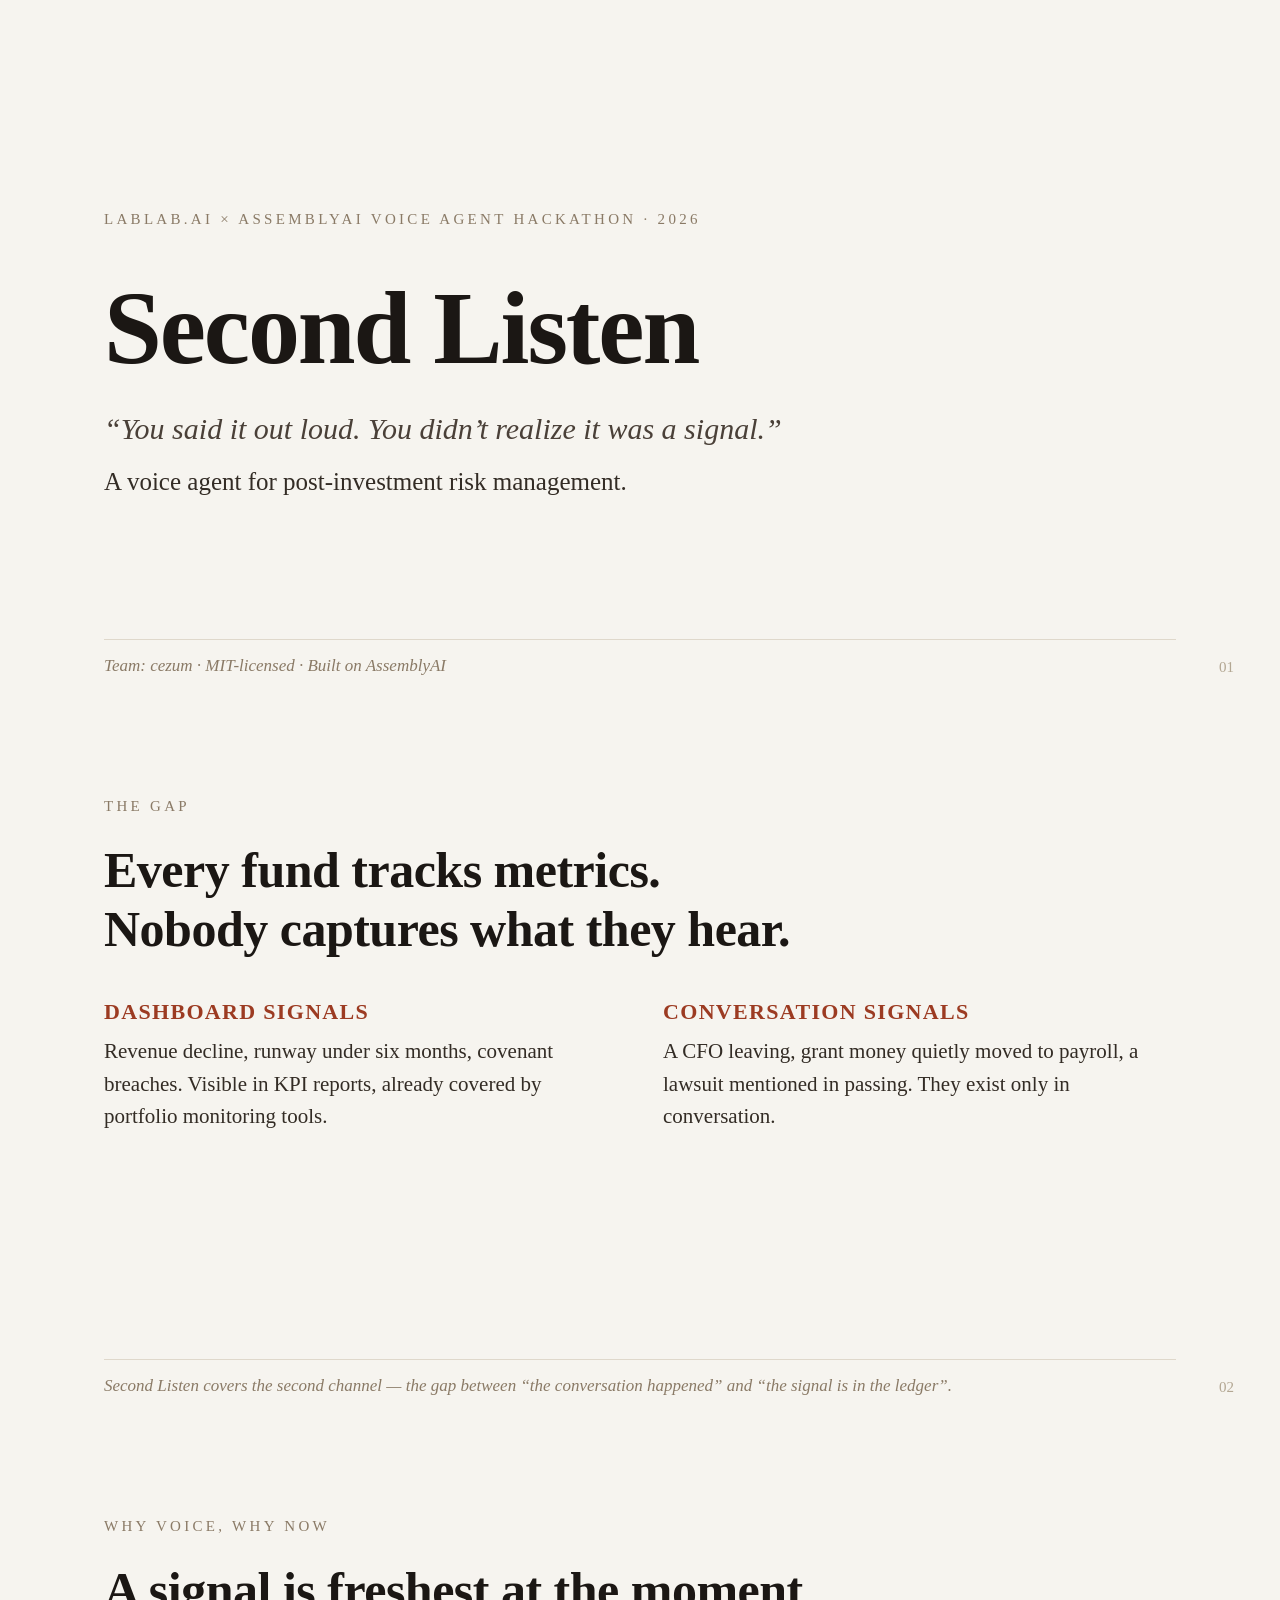
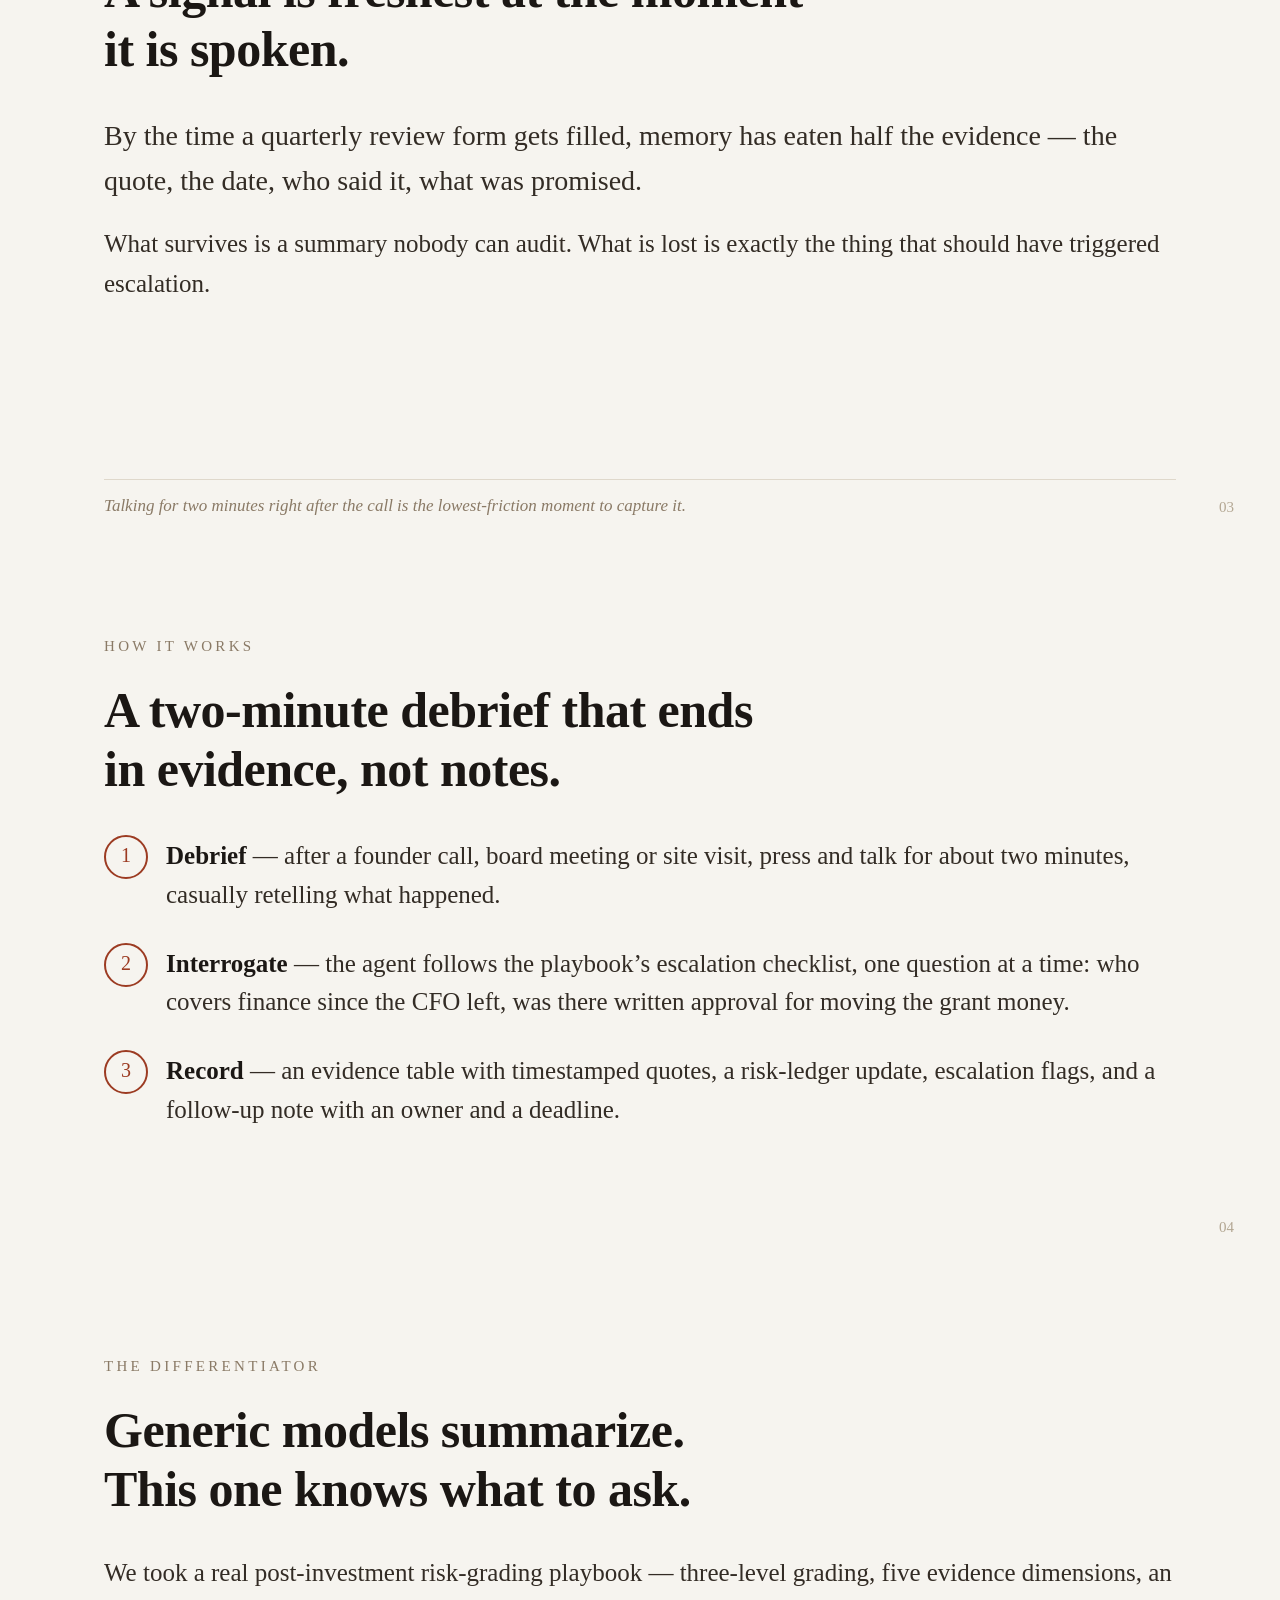
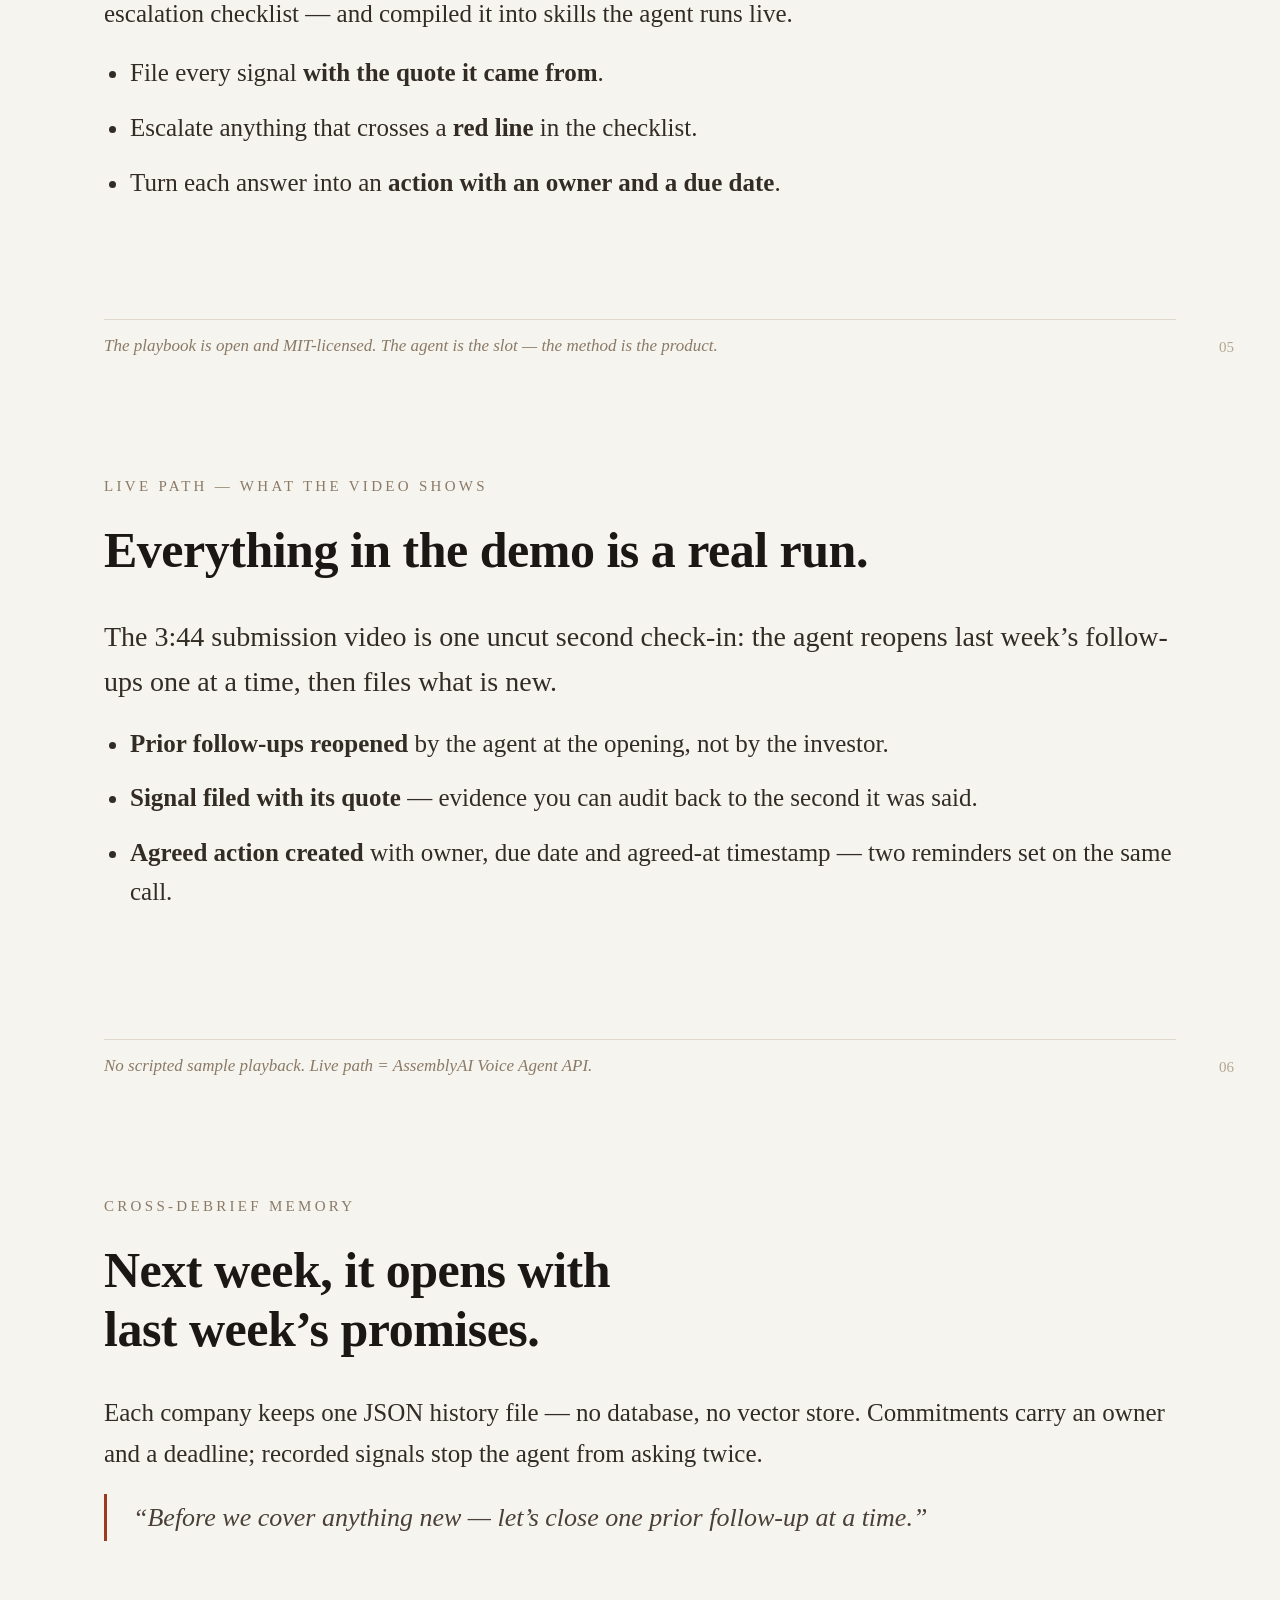
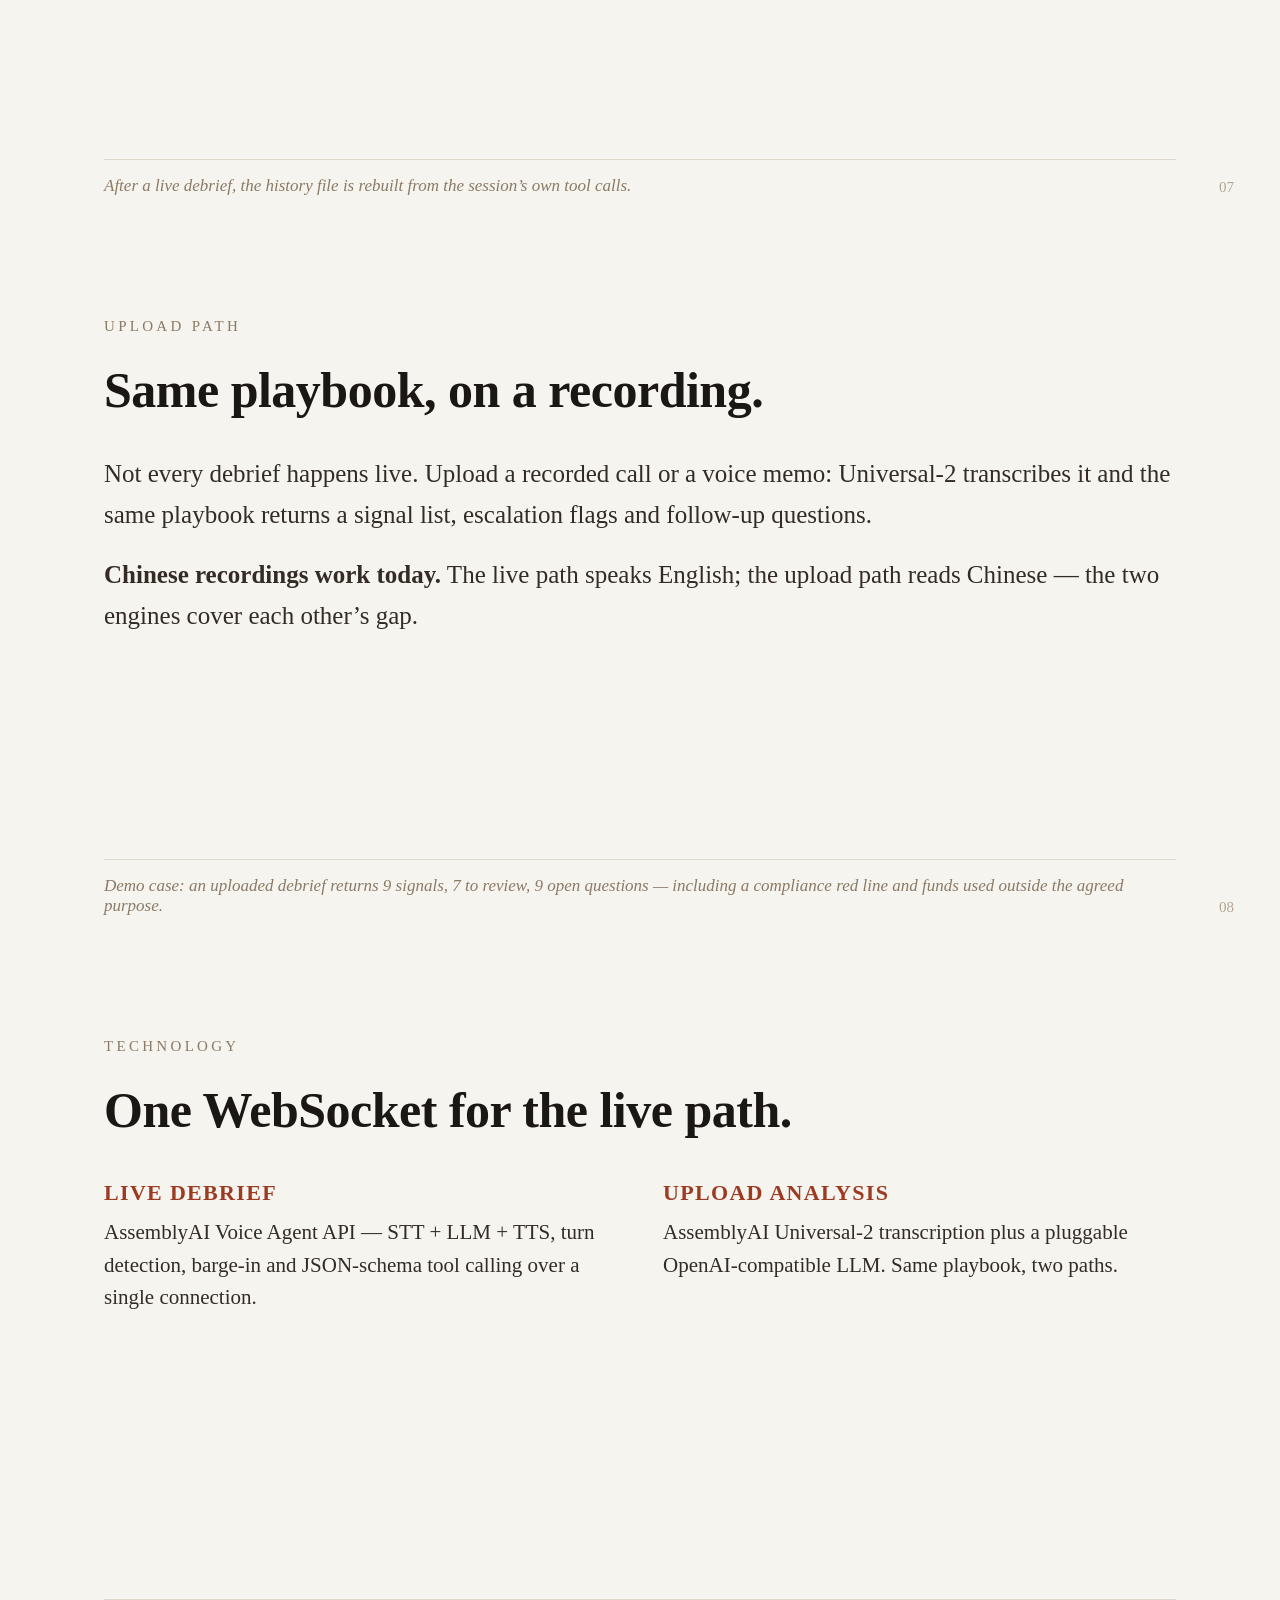
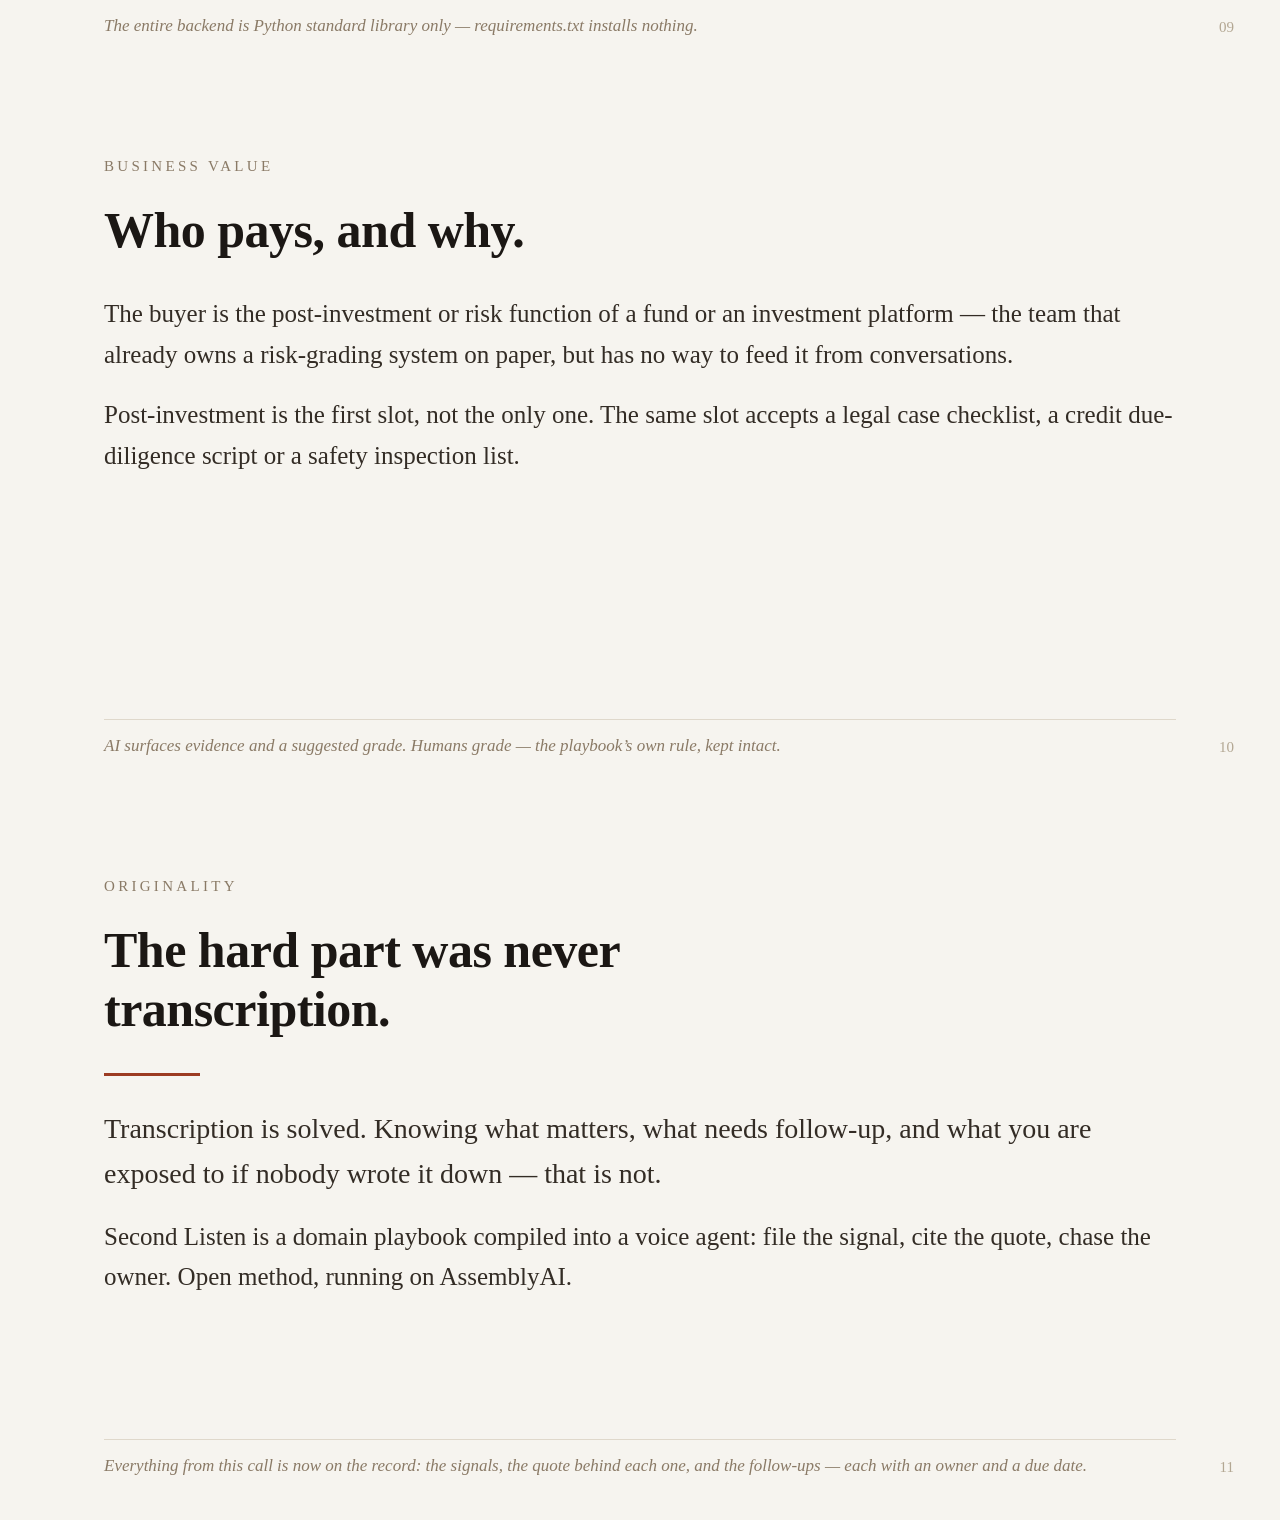
==== slides/slides-source.html @ 90e5c673 "Add submission deck, 16:9 cover image, and lablab form copy" ====
<!DOCTYPE html>
<html lang="en">
<head>
<meta charset="utf-8">
<title>Second Listen — slides</title>
<style>
  @page { size: 1280px 720px; margin: 0; }
  * { box-sizing: border-box; }
  html, body { margin: 0; padding: 0; background: #F6F4EF; }
  body { font-family: Georgia, "Times New Roman", serif; color: #1B1714; }

  .slide {
    width: 1280px; height: 720px;
    padding: 78px 104px 64px 104px;
    background: #F6F4EF;
    position: relative;
    display: flex; flex-direction: column;
    break-after: page; page-break-after: always;
    overflow: hidden;
  }
  .slide:last-child { break-after: auto; page-break-after: auto; }

  .label {
    font-family: Georgia, serif;
    font-size: 15px; letter-spacing: .22em; text-transform: uppercase;
    color: #8A7A66; margin-bottom: 26px;
  }
  h1 { font-size: 104px; font-weight: bold; margin: 0 0 18px 0; letter-spacing: -0.02em; }
  h2 { font-size: 50px; font-weight: bold; line-height: 1.18; margin: 0 0 34px 0; letter-spacing: -0.01em; }
  .tagline { font-size: 30px; font-style: italic; color: #4A4038; margin: 0 0 8px 0; }
  p { font-size: 25px; line-height: 1.62; margin: 0 0 20px 0; color: #332C25; }
  p.lead { font-size: 28px; }
  .rule { width: 96px; height: 3px; background: #9C3B22; margin: 0 0 30px 0; }

  .cols { display: flex; gap: 46px; margin-top: 6px; }
  .col { flex: 1; }
  .col h3 {
    font-size: 22px; margin: 0 0 10px 0; color: #9C3B22;
    letter-spacing: .06em; text-transform: uppercase;
  }
  .col p { font-size: 21px; line-height: 1.55; margin: 0; }

  ol.steps { list-style: none; padding: 0; margin: 4px 0 0 0; counter-reset: s; }
  ol.steps li {
    counter-increment: s; position: relative;
    padding: 0 0 0 62px; margin-bottom: 30px;
    font-size: 25px; line-height: 1.55; color: #332C25;
  }
  ol.steps li::before {
    content: counter(s); position: absolute; left: 0; top: -2px;
    width: 40px; height: 40px; border: 2px solid #9C3B22; border-radius: 50%;
    color: #9C3B22; font-size: 20px; line-height: 37px; text-align: center;
  }
  ol.steps li b { color: #1B1714; }

  ul.tight { margin: 0; padding-left: 26px; }
  ul.tight li { font-size: 25px; line-height: 1.55; margin-bottom: 16px; color: #332C25; }

  .quote {
    border-left: 3px solid #9C3B22; padding: 4px 0 4px 26px;
    font-style: italic; font-size: 26px; color: #4A4038; line-height: 1.5;
  }

  .foot {
    position: absolute; left: 104px; right: 104px; bottom: 44px;
    font-size: 17px; color: #8A7A66; font-style: italic;
    border-top: 1px solid #DFD8CB; padding-top: 16px;
  }
  .pnum {
    position: absolute; right: 46px; bottom: 44px;
    font-size: 15px; color: #B3A793; font-style: normal;
  }
  .spacer { flex: 1; }

  .title-slide { justify-content: center; }
  .title-slide .label { margin-bottom: 40px; }
</style>
</head>
<body>

<!-- 1 -->
<section class="slide title-slide">
  <div class="label">lablab.ai &times; AssemblyAI Voice Agent Hackathon &middot; 2026</div>
  <h1>Second Listen</h1>
  <p class="tagline">&ldquo;You said it out loud. You didn&rsquo;t realize it was a signal.&rdquo;</p>
  <p>A voice agent for post-investment risk management.</p>
  <div class="foot">Team: cezum &middot; MIT-licensed &middot; Built on AssemblyAI</div>
  <div class="pnum">01</div>
</section>

<!-- 2 -->
<section class="slide">
  <div class="label">The gap</div>
  <h2>Every fund tracks metrics.<br>Nobody captures what they hear.</h2>
  <div class="cols">
    <div class="col">
      <h3>Dashboard signals</h3>
      <p>Revenue decline, runway under six months, covenant breaches. Visible in KPI reports, already covered by portfolio monitoring tools.</p>
    </div>
    <div class="col">
      <h3>Conversation signals</h3>
      <p>A CFO leaving, grant money quietly moved to payroll, a lawsuit mentioned in passing. They exist only in conversation.</p>
    </div>
  </div>
  <div class="spacer"></div>
  <div class="foot">Second Listen covers the second channel &mdash; the gap between &ldquo;the conversation happened&rdquo; and &ldquo;the signal is in the ledger&rdquo;.</div>
  <div class="pnum">02</div>
</section>

<!-- 3 -->
<section class="slide">
  <div class="label">Why voice, why now</div>
  <h2>A signal is freshest at the moment<br>it is spoken.</h2>
  <p class="lead">By the time a quarterly review form gets filled, memory has eaten half the evidence &mdash; the quote, the date, who said it, what was promised.</p>
  <p>What survives is a summary nobody can audit. What is lost is exactly the thing that should have triggered escalation.</p>
  <div class="spacer"></div>
  <div class="foot">Talking for two minutes right after the call is the lowest-friction moment to capture it.</div>
  <div class="pnum">03</div>
</section>

<!-- 4 -->
<section class="slide">
  <div class="label">How it works</div>
  <h2>A two-minute debrief that ends<br>in evidence, not notes.</h2>
  <ol class="steps">
    <li><b>Debrief</b> &mdash; after a founder call, board meeting or site visit, press and talk for about two minutes, casually retelling what happened.</li>
    <li><b>Interrogate</b> &mdash; the agent follows the playbook&rsquo;s escalation checklist, one question at a time: who covers finance since the CFO left, was there written approval for moving the grant money.</li>
    <li><b>Record</b> &mdash; an evidence table with timestamped quotes, a risk-ledger update, escalation flags, and a follow-up note with an owner and a deadline.</li>
  </ol>
  <div class="pnum">04</div>
</section>

<!-- 5 -->
<section class="slide">
  <div class="label">The differentiator</div>
  <h2>Generic models summarize.<br>This one knows what to ask.</h2>
  <p>We took a real post-investment risk-grading playbook &mdash; three-level grading, five evidence dimensions, an escalation checklist &mdash; and compiled it into skills the agent runs live.</p>
  <ul class="tight">
    <li>File every signal <b>with the quote it came from</b>.</li>
    <li>Escalate anything that crosses a <b>red line</b> in the checklist.</li>
    <li>Turn each answer into an <b>action with an owner and a due date</b>.</li>
  </ul>
  <div class="spacer"></div>
  <div class="foot">The playbook is open and MIT-licensed. The agent is the slot &mdash; the method is the product.</div>
  <div class="pnum">05</div>
</section>

<!-- 6 -->
<section class="slide">
  <div class="label">Live path &mdash; what the video shows</div>
  <h2>Everything in the demo is a real run.</h2>
  <p class="lead">The 3:44 submission video is one uncut second check-in: the agent reopens last week&rsquo;s follow-ups one at a time, then files what is new.</p>
  <ul class="tight">
    <li><b>Prior follow-ups reopened</b> by the agent at the opening, not by the investor.</li>
    <li><b>Signal filed with its quote</b> &mdash; evidence you can audit back to the second it was said.</li>
    <li><b>Agreed action created</b> with owner, due date and agreed-at timestamp &mdash; two reminders set on the same call.</li>
  </ul>
  <div class="spacer"></div>
  <div class="foot">No scripted sample playback. Live path = AssemblyAI Voice Agent API.</div>
  <div class="pnum">06</div>
</section>

<!-- 7 -->
<section class="slide">
  <div class="label">Cross-debrief memory</div>
  <h2>Next week, it opens with<br>last week&rsquo;s promises.</h2>
  <p>Each company keeps one JSON history file &mdash; no database, no vector store. Commitments carry an owner and a deadline; recorded signals stop the agent from asking twice.</p>
  <div class="quote">&ldquo;Before we cover anything new &mdash; let&rsquo;s close one prior follow-up at a time.&rdquo;</div>
  <div class="spacer"></div>
  <div class="foot">After a live debrief, the history file is rebuilt from the session&rsquo;s own tool calls.</div>
  <div class="pnum">07</div>
</section>

<!-- 8 -->
<section class="slide">
  <div class="label">Upload path</div>
  <h2>Same playbook, on a recording.</h2>
  <p>Not every debrief happens live. Upload a recorded call or a voice memo: Universal-2 transcribes it and the same playbook returns a signal list, escalation flags and follow-up questions.</p>
  <p><b>Chinese recordings work today.</b> The live path speaks English; the upload path reads Chinese &mdash; the two engines cover each other&rsquo;s gap.</p>
  <div class="spacer"></div>
  <div class="foot">Demo case: an uploaded debrief returns 9 signals, 7 to review, 9 open questions &mdash; including a compliance red line and funds used outside the agreed purpose.</div>
  <div class="pnum">08</div>
</section>

<!-- 9 -->
<section class="slide">
  <div class="label">Technology</div>
  <h2>One WebSocket for the live path.</h2>
  <div class="cols">
    <div class="col">
      <h3>Live debrief</h3>
      <p>AssemblyAI Voice Agent API &mdash; STT + LLM + TTS, turn detection, barge-in and JSON-schema tool calling over a single connection.</p>
    </div>
    <div class="col">
      <h3>Upload analysis</h3>
      <p>AssemblyAI Universal-2 transcription plus a pluggable OpenAI-compatible LLM. Same playbook, two paths.</p>
    </div>
  </div>
  <div class="spacer"></div>
  <div class="foot">The entire backend is Python standard library only &mdash; requirements.txt installs nothing.</div>
  <div class="pnum">09</div>
</section>

<!-- 10 -->
<section class="slide">
  <div class="label">Business value</div>
  <h2>Who pays, and why.</h2>
  <p>The buyer is the post-investment or risk function of a fund or an investment platform &mdash; the team that already owns a risk-grading system on paper, but has no way to feed it from conversations.</p>
  <p>Post-investment is the first slot, not the only one. The same slot accepts a legal case checklist, a credit due-diligence script or a safety inspection list.</p>
  <div class="spacer"></div>
  <div class="foot">AI surfaces evidence and a suggested grade. Humans grade &mdash; the playbook&rsquo;s own rule, kept intact.</div>
  <div class="pnum">10</div>
</section>

<!-- 11 -->
<section class="slide">
  <div class="label">Originality</div>
  <h2>The hard part was never<br>transcription.</h2>
  <div class="rule"></div>
  <p class="lead">Transcription is solved. Knowing what matters, what needs follow-up, and what you are exposed to if nobody wrote it down &mdash; that is not.</p>
  <p>Second Listen is a domain playbook compiled into a voice agent: file the signal, cite the quote, chase the owner. Open method, running on AssemblyAI.</p>
  <div class="spacer"></div>
  <div class="foot">Everything from this call is now on the record: the signals, the quote behind each one, and the follow-ups &mdash; each with an owner and a due date.</div>
  <div class="pnum">11</div>
</section>

</body>
</html>
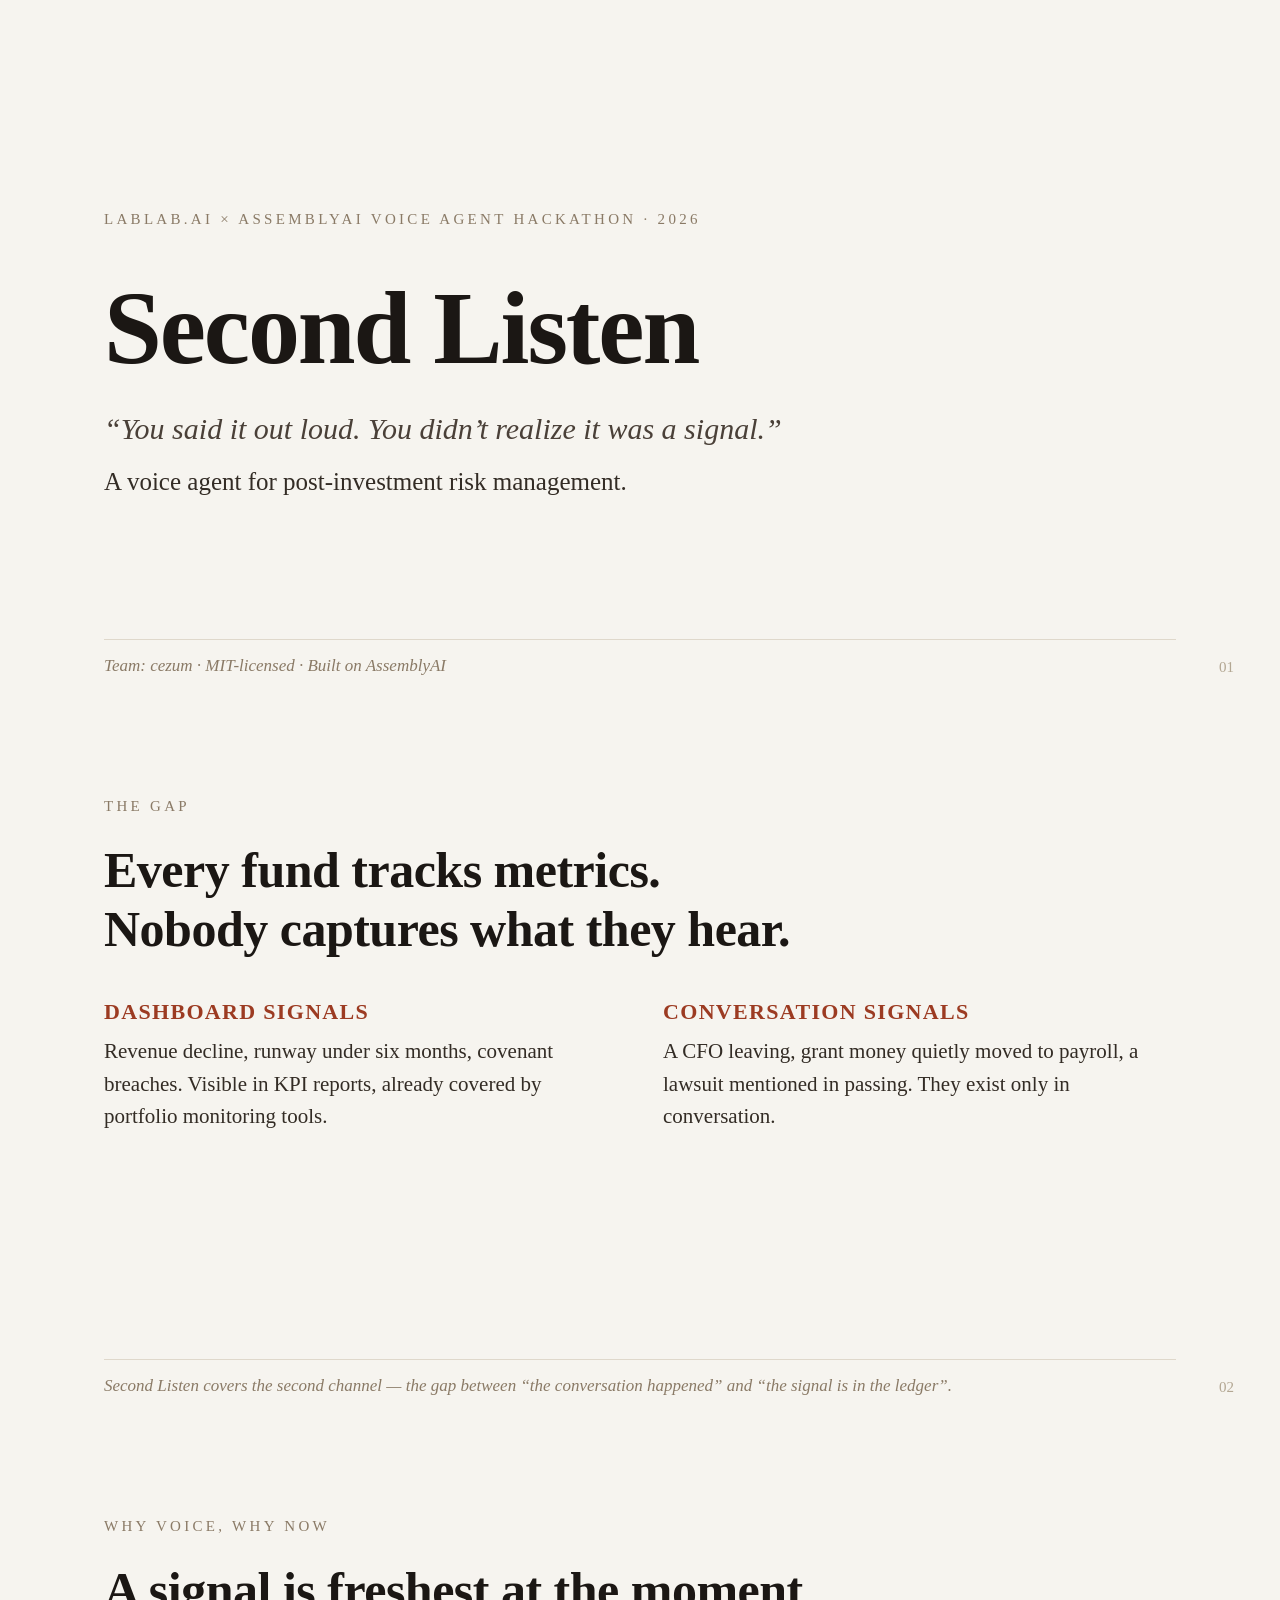
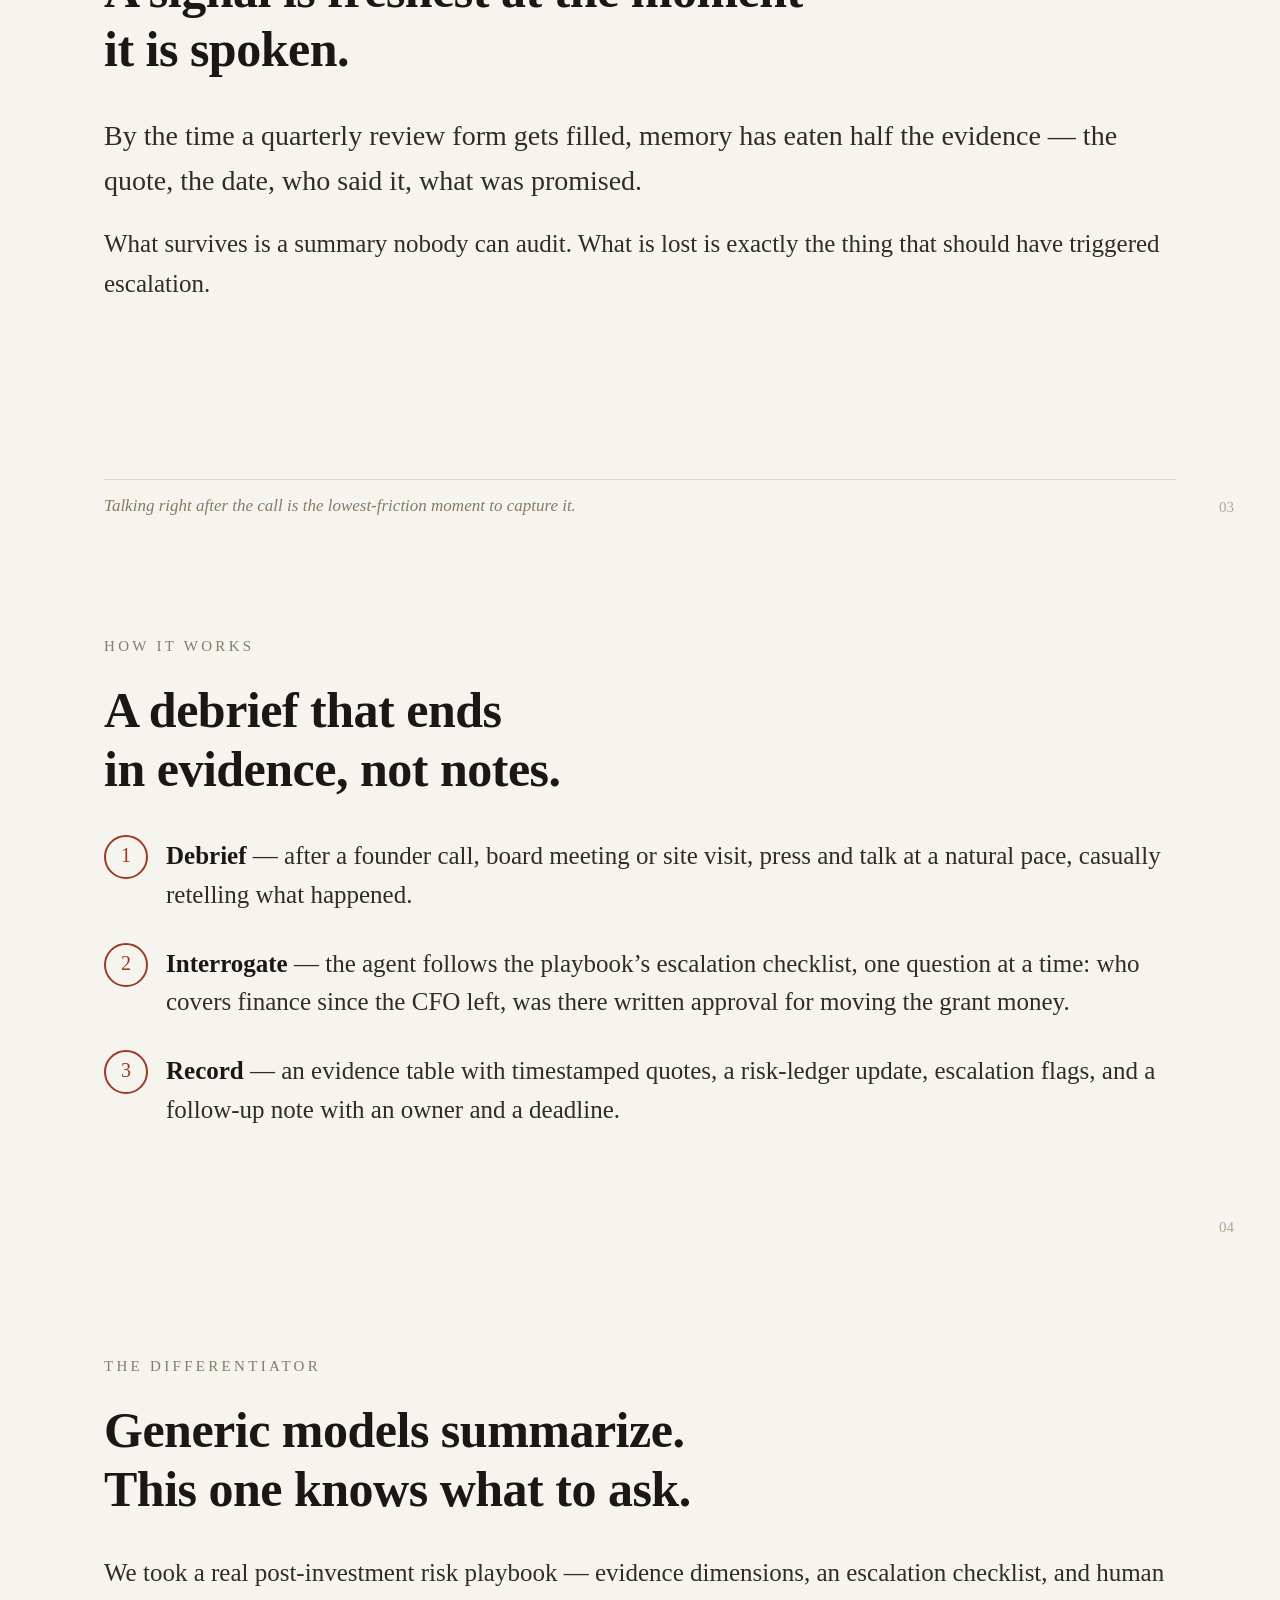
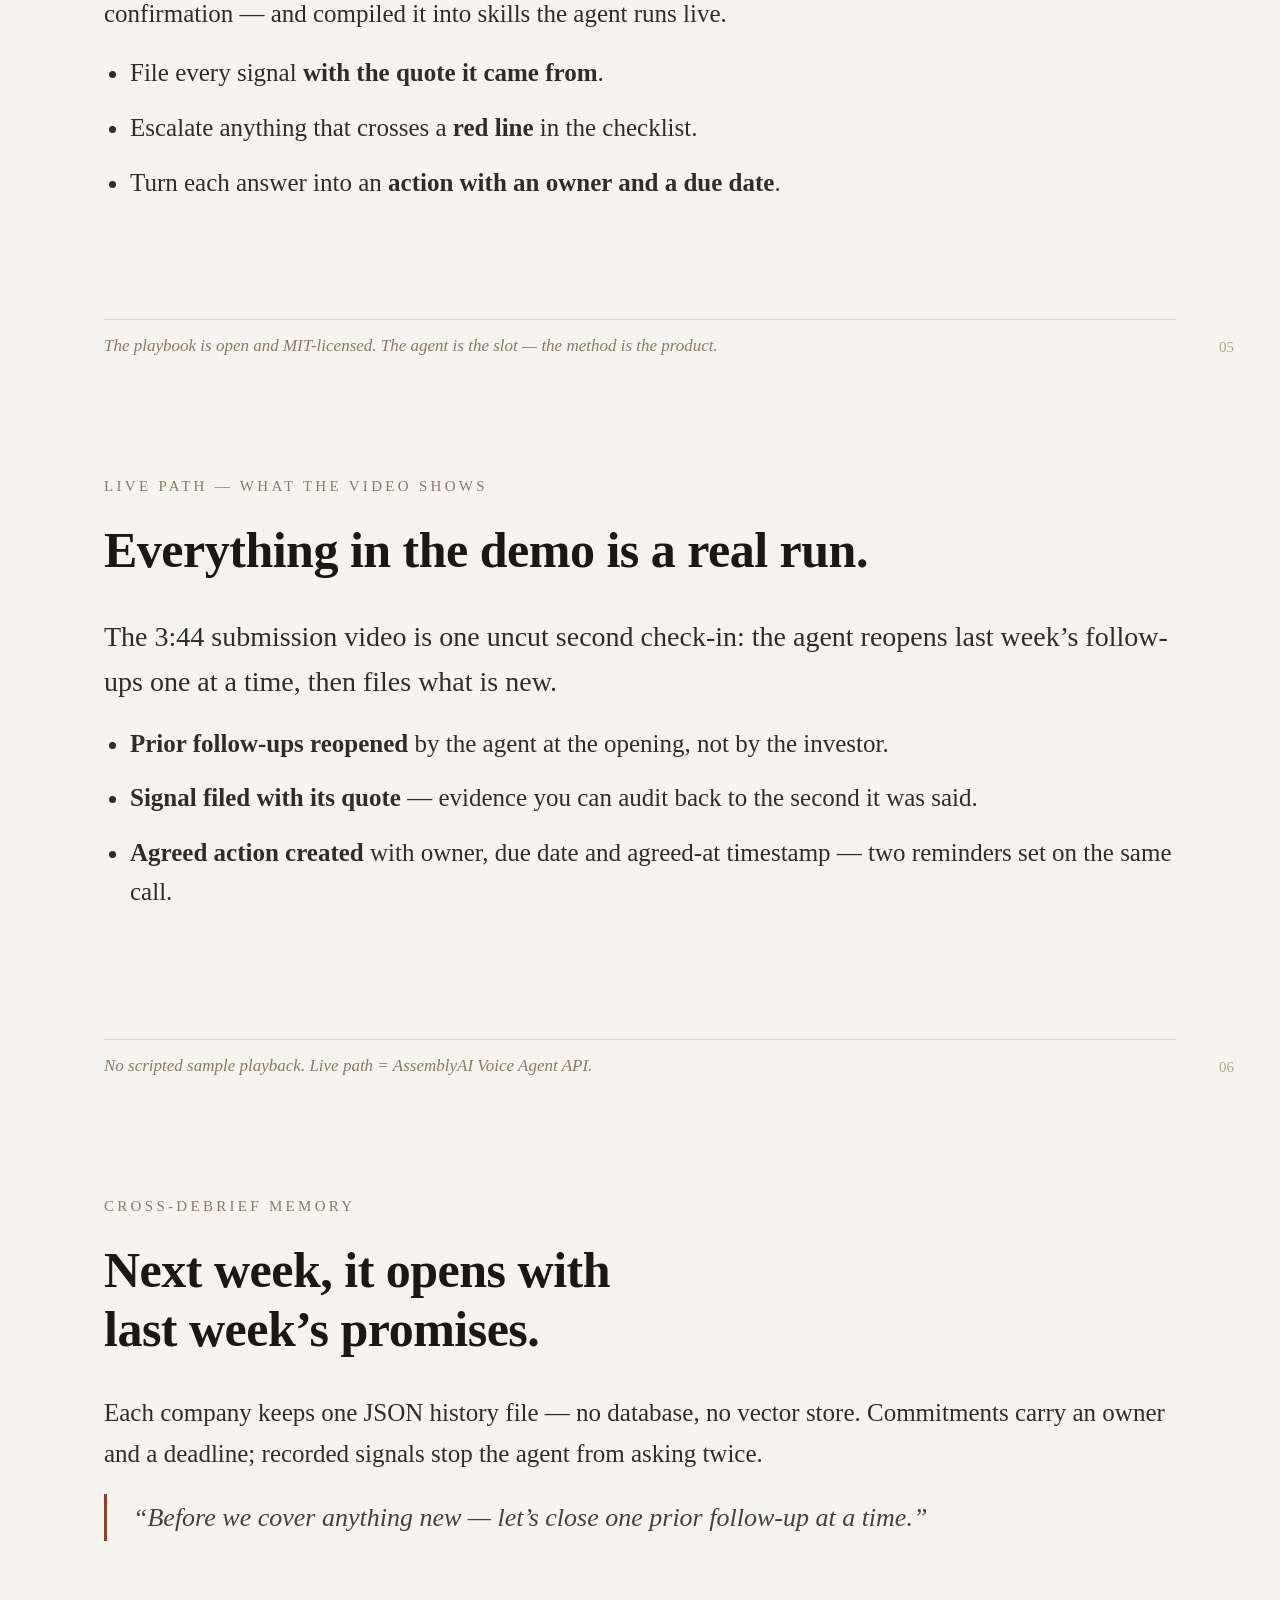
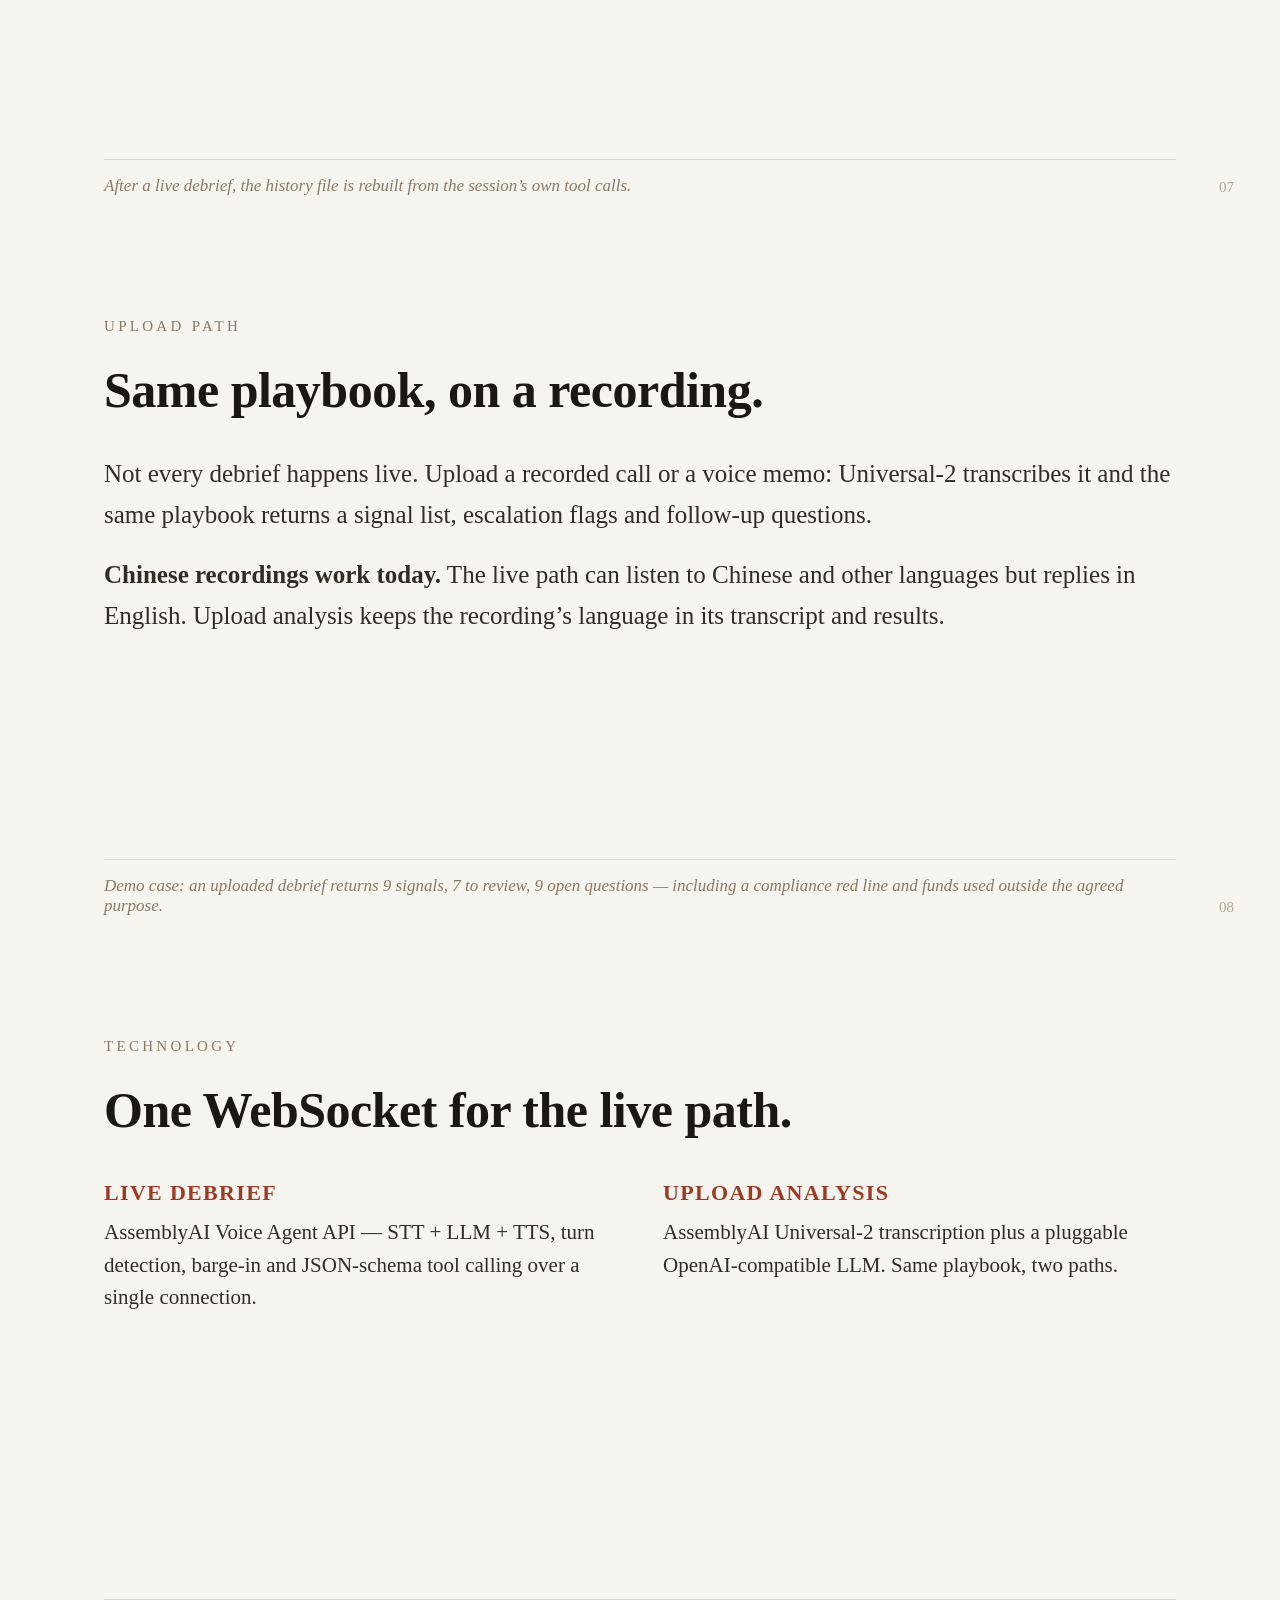
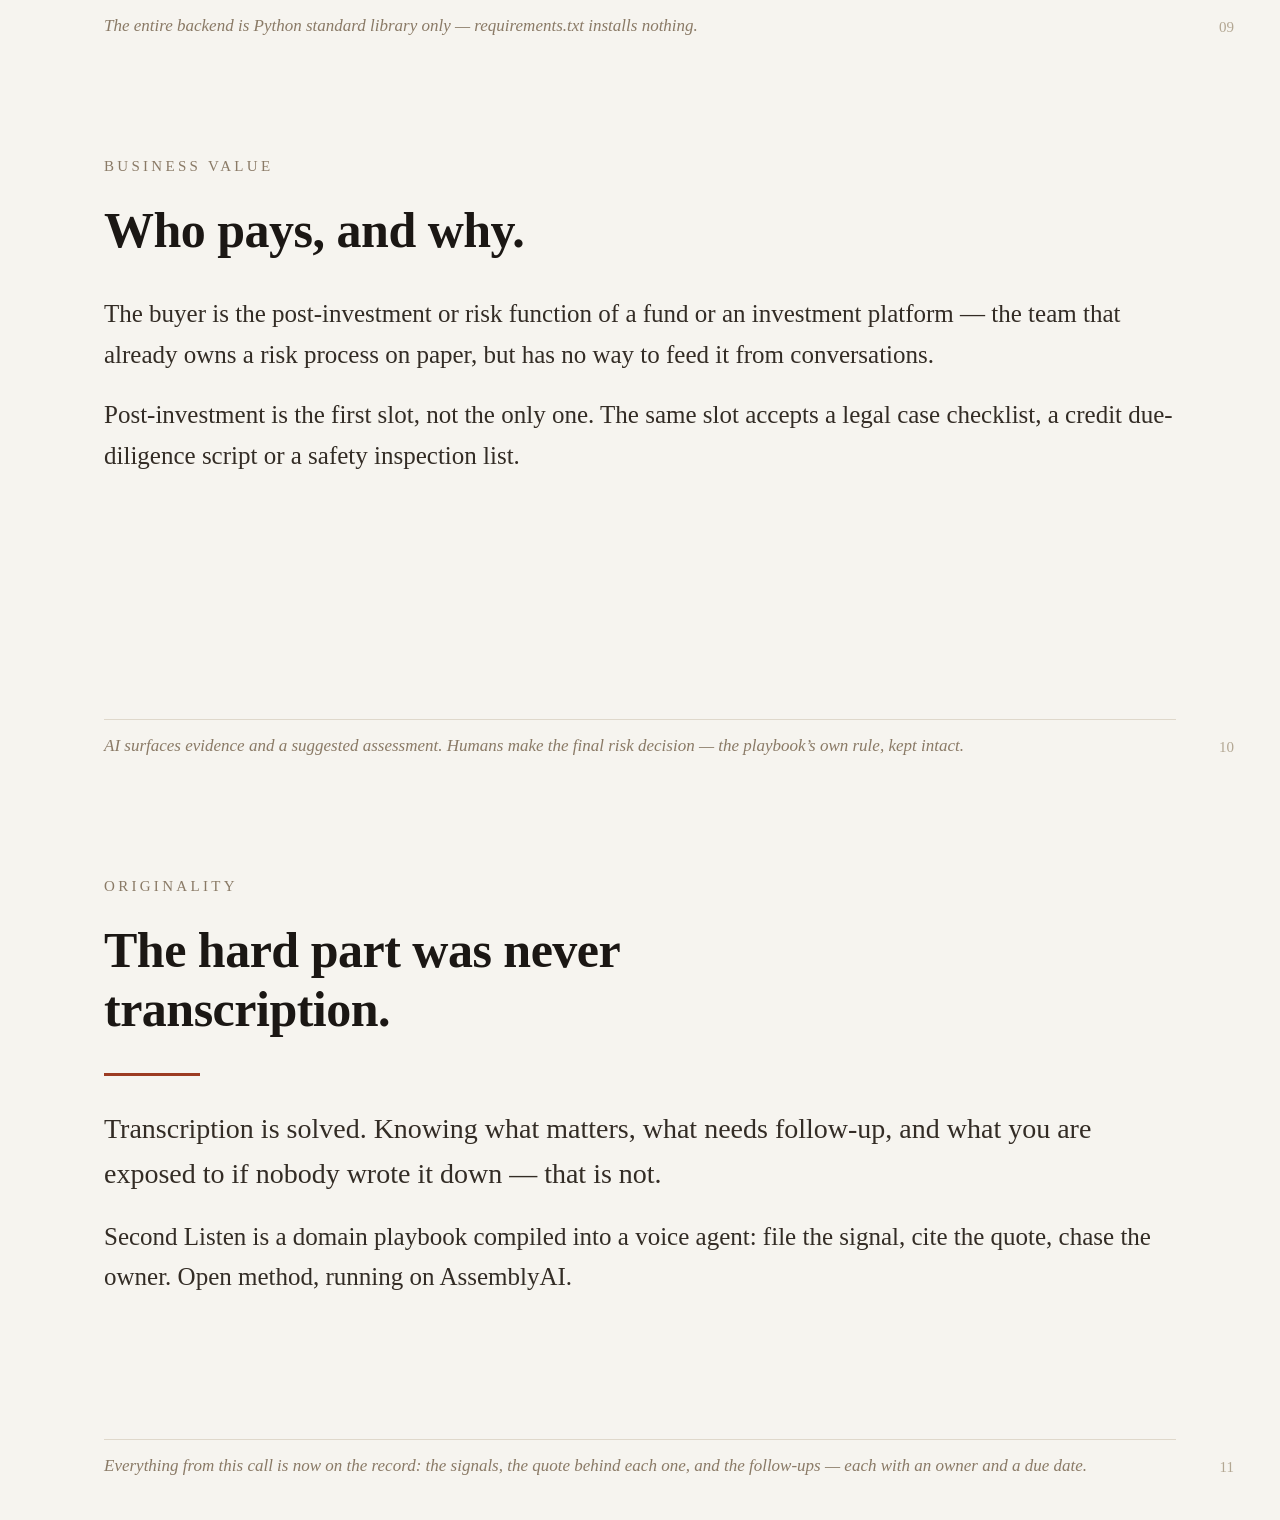
==== commit 6b519aa3: "Shift from risk grading to an evidence-led playbook The playbook stops assigning a three-level grade" ====
--- a/slides/slides-source.html
+++ b/slides/slides-source.html
@@ -114,16 +114,16 @@
   <p class="lead">By the time a quarterly review form gets filled, memory has eaten half the evidence &mdash; the quote, the date, who said it, what was promised.</p>
   <p>What survives is a summary nobody can audit. What is lost is exactly the thing that should have triggered escalation.</p>
   <div class="spacer"></div>
-  <div class="foot">Talking for two minutes right after the call is the lowest-friction moment to capture it.</div>
+  <div class="foot">Talking right after the call is the lowest-friction moment to capture it.</div>
   <div class="pnum">03</div>
 </section>
 
 <!-- 4 -->
 <section class="slide">
   <div class="label">How it works</div>
-  <h2>A two-minute debrief that ends<br>in evidence, not notes.</h2>
+  <h2>A debrief that ends<br>in evidence, not notes.</h2>
   <ol class="steps">
-    <li><b>Debrief</b> &mdash; after a founder call, board meeting or site visit, press and talk for about two minutes, casually retelling what happened.</li>
+    <li><b>Debrief</b> &mdash; after a founder call, board meeting or site visit, press and talk at a natural pace, casually retelling what happened.</li>
     <li><b>Interrogate</b> &mdash; the agent follows the playbook&rsquo;s escalation checklist, one question at a time: who covers finance since the CFO left, was there written approval for moving the grant money.</li>
     <li><b>Record</b> &mdash; an evidence table with timestamped quotes, a risk-ledger update, escalation flags, and a follow-up note with an owner and a deadline.</li>
   </ol>
@@ -134,7 +134,7 @@
 <section class="slide">
   <div class="label">The differentiator</div>
   <h2>Generic models summarize.<br>This one knows what to ask.</h2>
-  <p>We took a real post-investment risk-grading playbook &mdash; three-level grading, five evidence dimensions, an escalation checklist &mdash; and compiled it into skills the agent runs live.</p>
+  <p>We took a real post-investment risk playbook &mdash; evidence dimensions, an escalation checklist, and human confirmation &mdash; and compiled it into skills the agent runs live.</p>
   <ul class="tight">
     <li>File every signal <b>with the quote it came from</b>.</li>
     <li>Escalate anything that crosses a <b>red line</b> in the checklist.</li>
@@ -176,7 +176,7 @@
   <div class="label">Upload path</div>
   <h2>Same playbook, on a recording.</h2>
   <p>Not every debrief happens live. Upload a recorded call or a voice memo: Universal-2 transcribes it and the same playbook returns a signal list, escalation flags and follow-up questions.</p>
-  <p><b>Chinese recordings work today.</b> The live path speaks English; the upload path reads Chinese &mdash; the two engines cover each other&rsquo;s gap.</p>
+  <p><b>Chinese recordings work today.</b> The live path can listen to Chinese and other languages but replies in English. Upload analysis keeps the recording&rsquo;s language in its transcript and results.</p>
   <div class="spacer"></div>
   <div class="foot">Demo case: an uploaded debrief returns 9 signals, 7 to review, 9 open questions &mdash; including a compliance red line and funds used outside the agreed purpose.</div>
   <div class="pnum">08</div>
@@ -205,10 +205,10 @@
 <section class="slide">
   <div class="label">Business value</div>
   <h2>Who pays, and why.</h2>
-  <p>The buyer is the post-investment or risk function of a fund or an investment platform &mdash; the team that already owns a risk-grading system on paper, but has no way to feed it from conversations.</p>
+  <p>The buyer is the post-investment or risk function of a fund or an investment platform &mdash; the team that already owns a risk process on paper, but has no way to feed it from conversations.</p>
   <p>Post-investment is the first slot, not the only one. The same slot accepts a legal case checklist, a credit due-diligence script or a safety inspection list.</p>
   <div class="spacer"></div>
-  <div class="foot">AI surfaces evidence and a suggested grade. Humans grade &mdash; the playbook&rsquo;s own rule, kept intact.</div>
+  <div class="foot">AI surfaces evidence and a suggested assessment. Humans make the final risk decision &mdash; the playbook&rsquo;s own rule, kept intact.</div>
   <div class="pnum">10</div>
 </section>
 
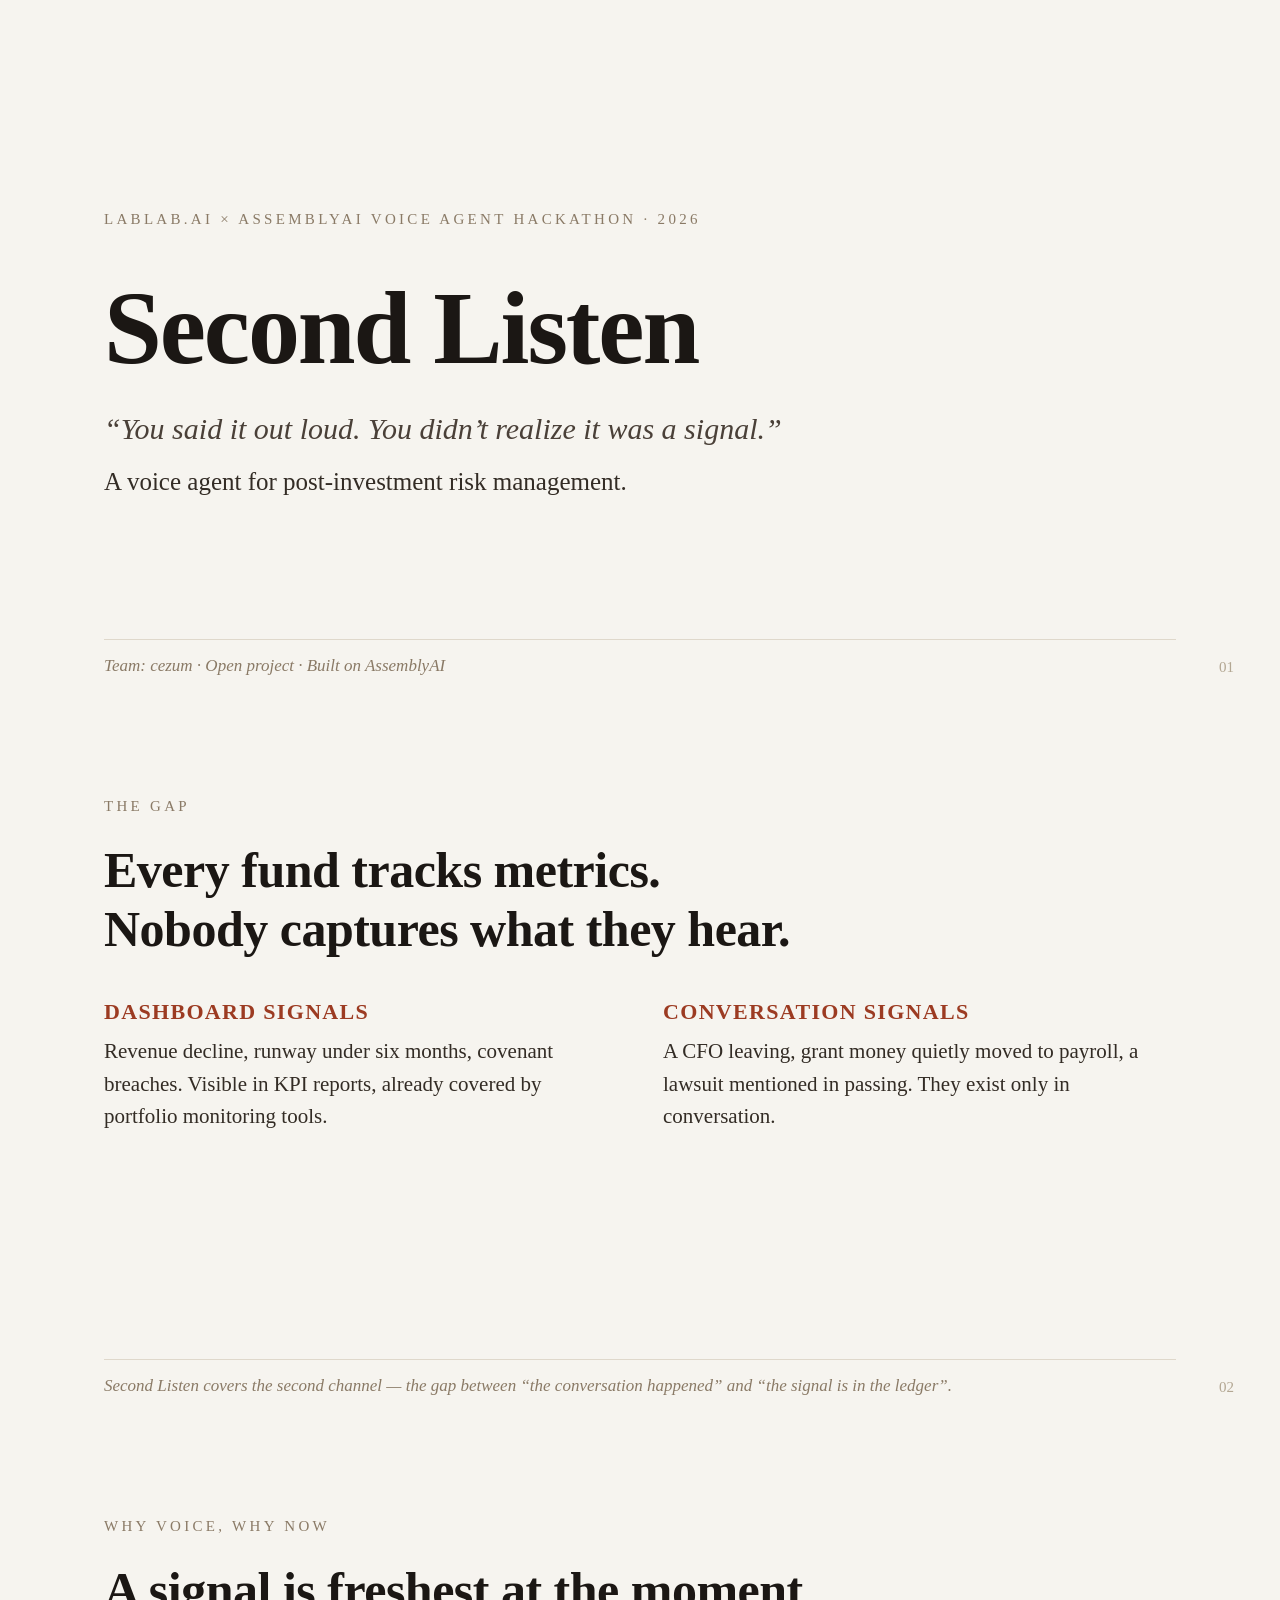
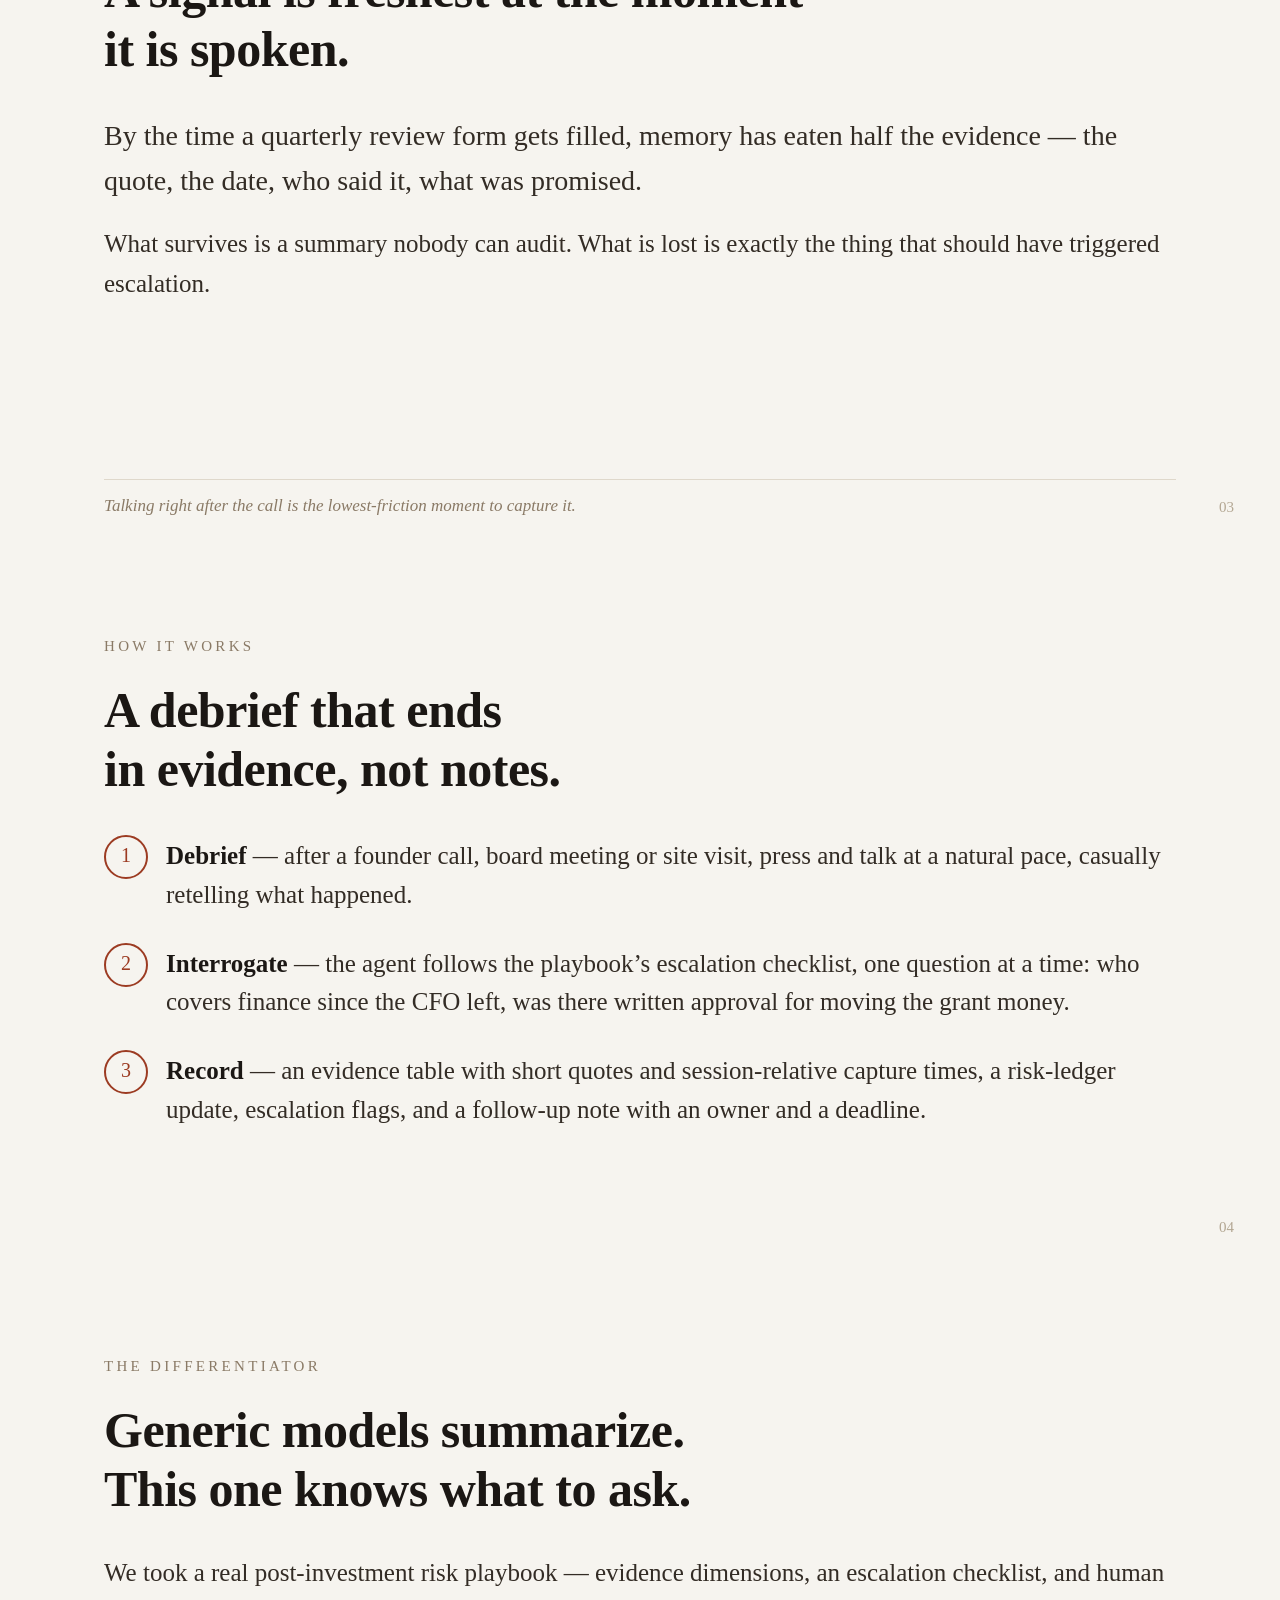
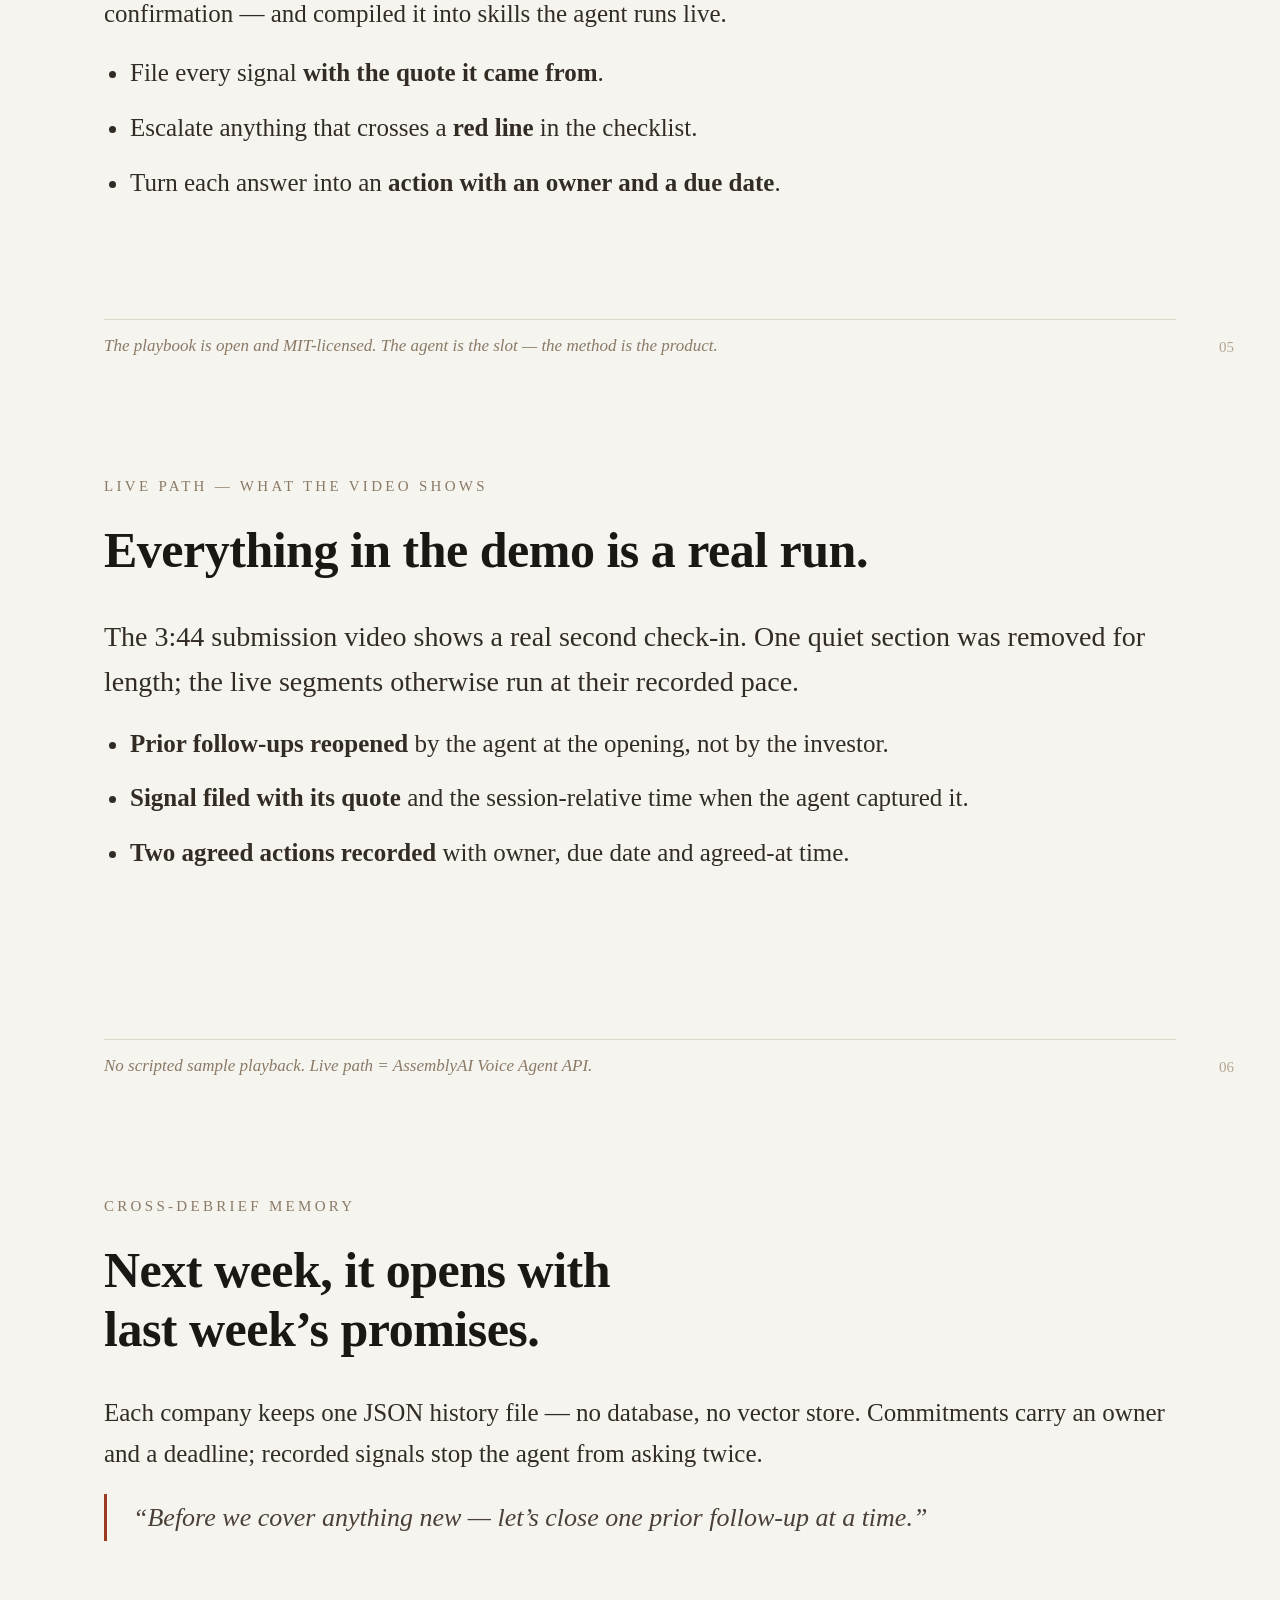
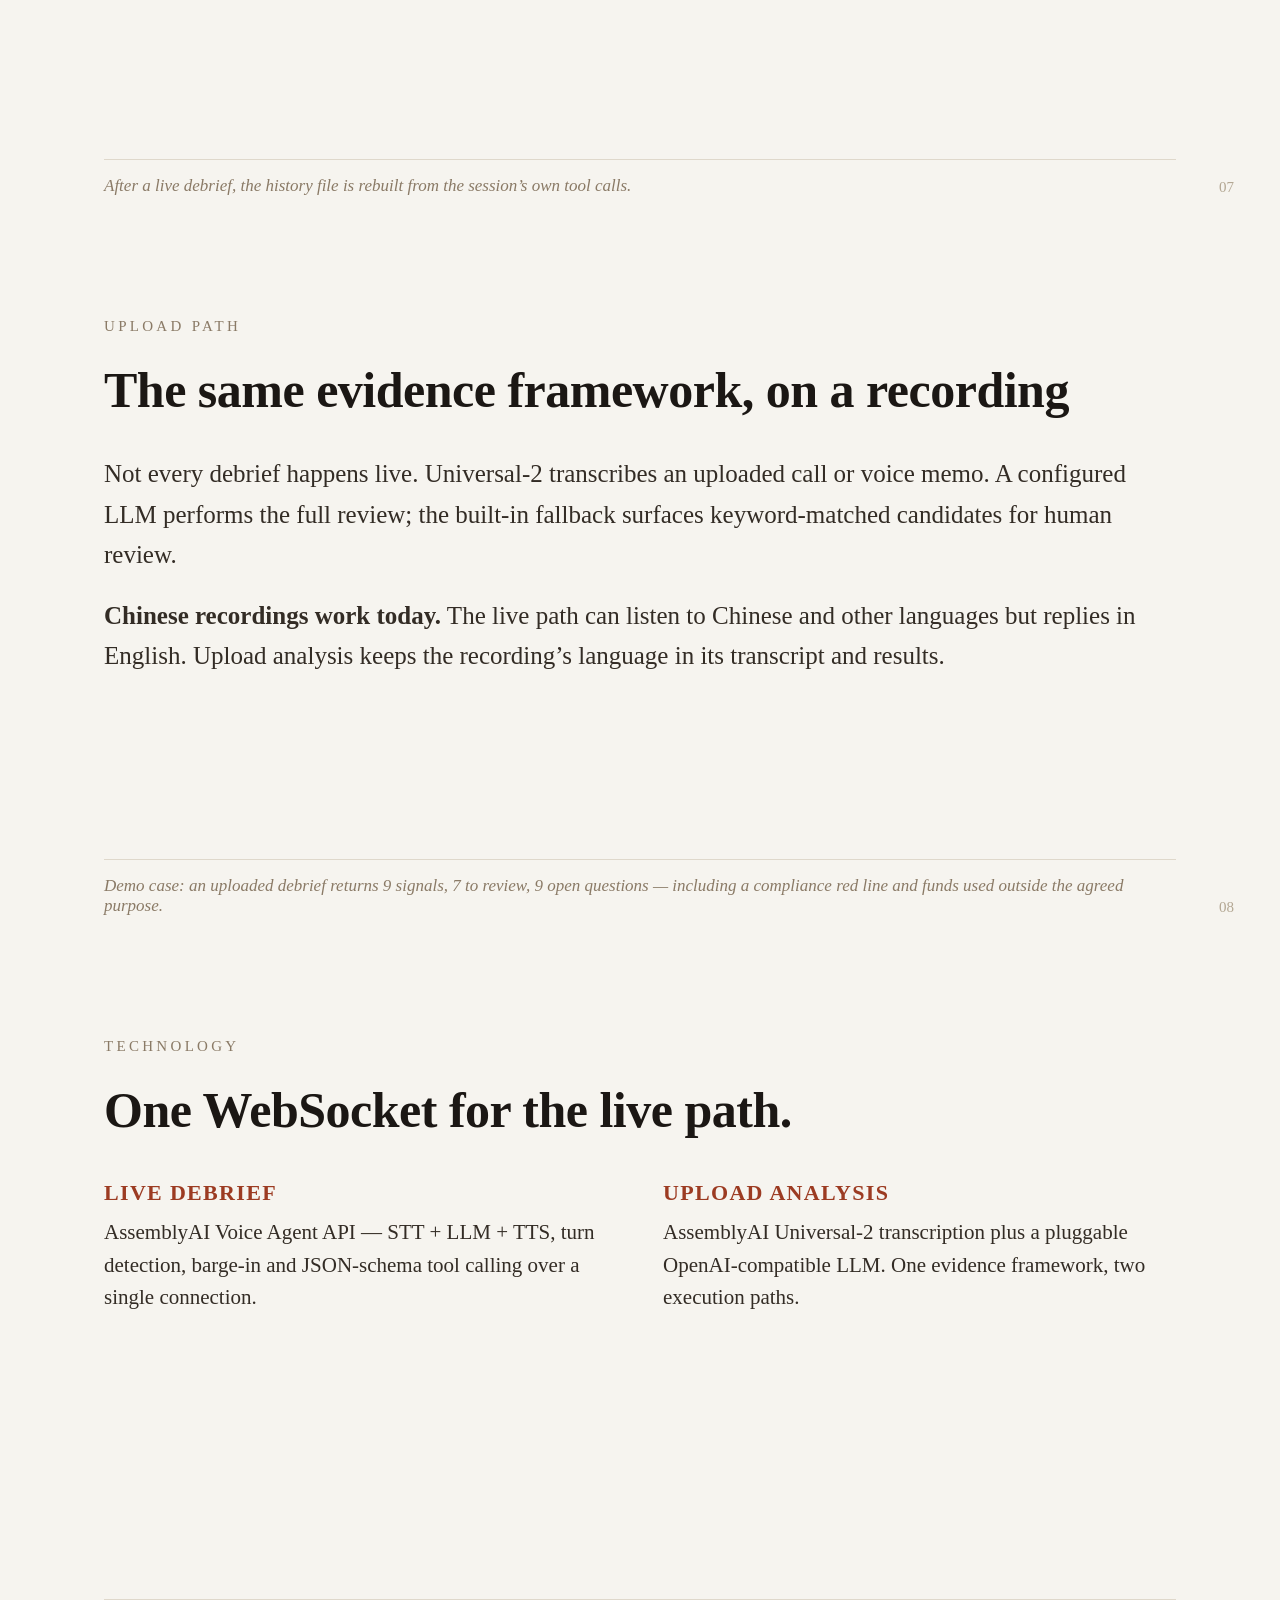
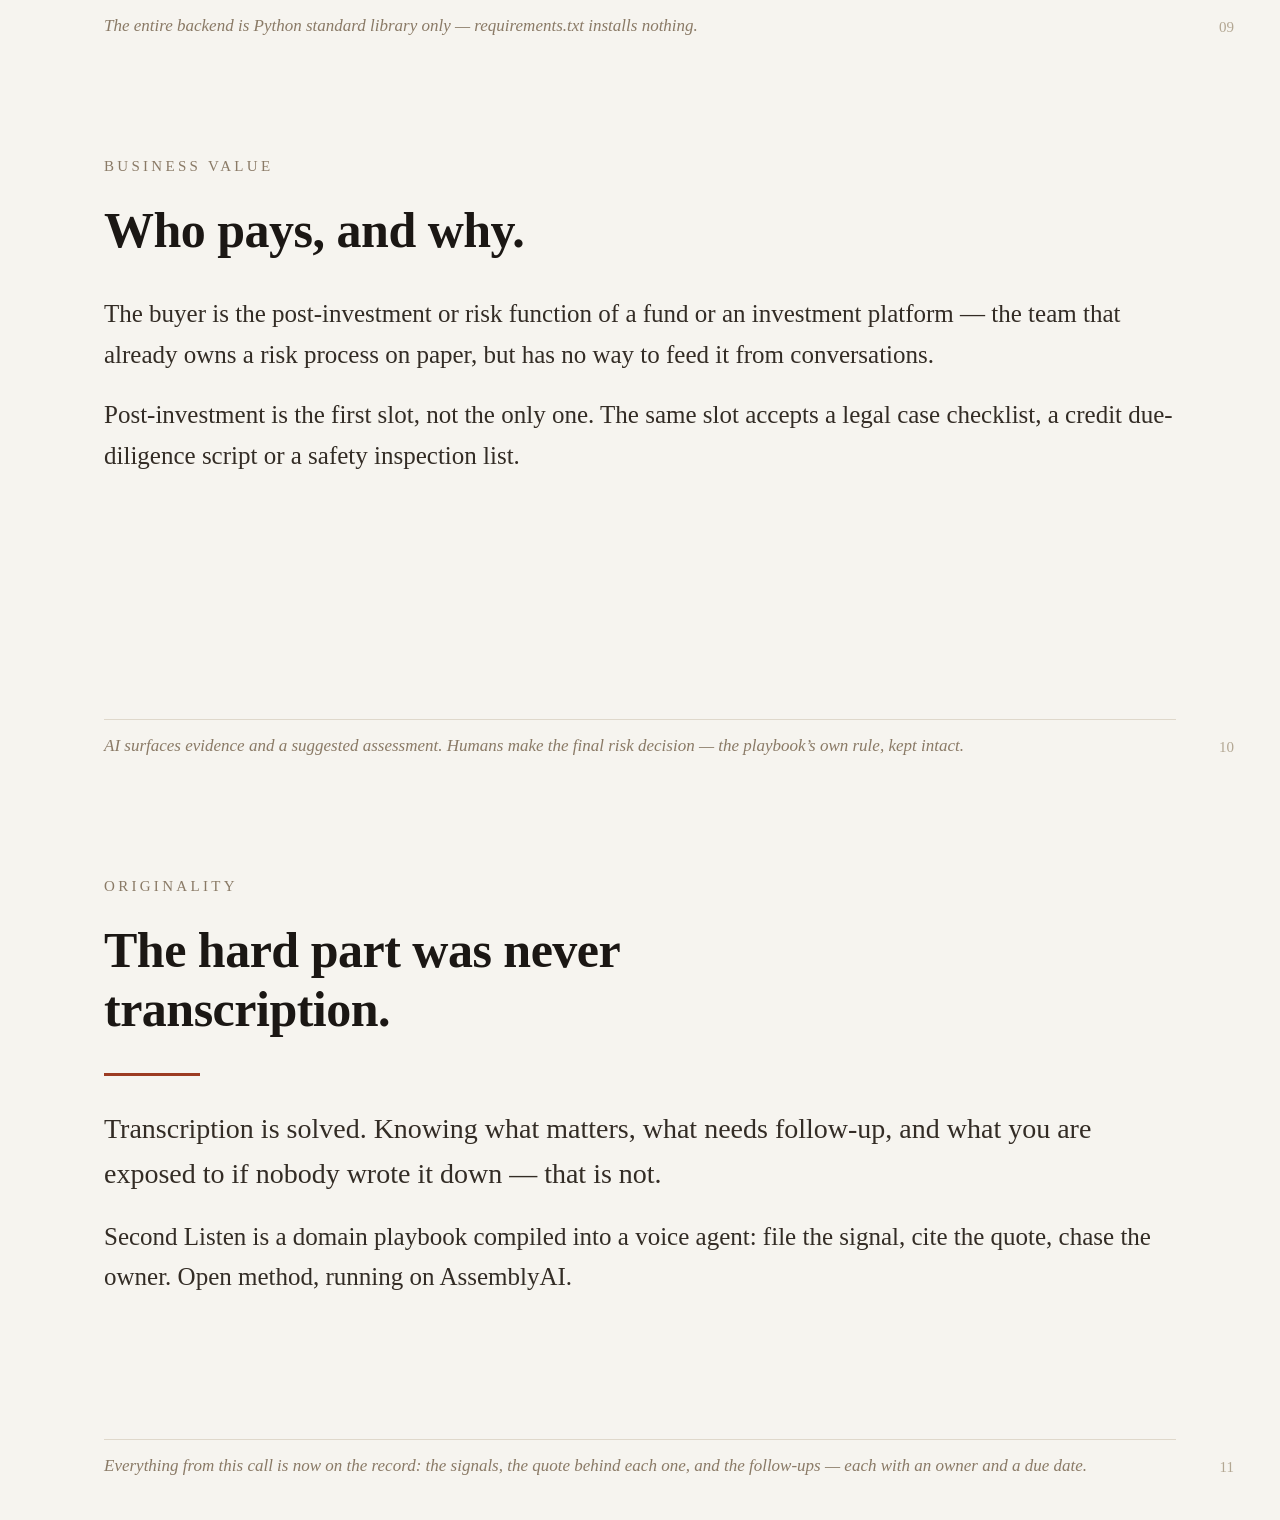
==== commit 2060447a: "Harden hackathon submission and Render deployment" ====
--- a/slides/slides-source.html
+++ b/slides/slides-source.html
@@ -84,7 +84,7 @@
   <h1>Second Listen</h1>
   <p class="tagline">&ldquo;You said it out loud. You didn&rsquo;t realize it was a signal.&rdquo;</p>
   <p>A voice agent for post-investment risk management.</p>
-  <div class="foot">Team: cezum &middot; MIT-licensed &middot; Built on AssemblyAI</div>
+  <div class="foot">Team: cezum &middot; Open project &middot; Built on AssemblyAI</div>
   <div class="pnum">01</div>
 </section>
 
@@ -125,7 +125,7 @@
   <ol class="steps">
     <li><b>Debrief</b> &mdash; after a founder call, board meeting or site visit, press and talk at a natural pace, casually retelling what happened.</li>
     <li><b>Interrogate</b> &mdash; the agent follows the playbook&rsquo;s escalation checklist, one question at a time: who covers finance since the CFO left, was there written approval for moving the grant money.</li>
-    <li><b>Record</b> &mdash; an evidence table with timestamped quotes, a risk-ledger update, escalation flags, and a follow-up note with an owner and a deadline.</li>
+    <li><b>Record</b> &mdash; an evidence table with short quotes and session-relative capture times, a risk-ledger update, escalation flags, and a follow-up note with an owner and a deadline.</li>
   </ol>
   <div class="pnum">04</div>
 </section>
@@ -149,11 +149,11 @@
 <section class="slide">
   <div class="label">Live path &mdash; what the video shows</div>
   <h2>Everything in the demo is a real run.</h2>
-  <p class="lead">The 3:44 submission video is one uncut second check-in: the agent reopens last week&rsquo;s follow-ups one at a time, then files what is new.</p>
+  <p class="lead">The 3:44 submission video shows a real second check-in. One quiet section was removed for length; the live segments otherwise run at their recorded pace.</p>
   <ul class="tight">
     <li><b>Prior follow-ups reopened</b> by the agent at the opening, not by the investor.</li>
-    <li><b>Signal filed with its quote</b> &mdash; evidence you can audit back to the second it was said.</li>
-    <li><b>Agreed action created</b> with owner, due date and agreed-at timestamp &mdash; two reminders set on the same call.</li>
+    <li><b>Signal filed with its quote</b> and the session-relative time when the agent captured it.</li>
+    <li><b>Two agreed actions recorded</b> with owner, due date and agreed-at time.</li>
   </ul>
   <div class="spacer"></div>
   <div class="foot">No scripted sample playback. Live path = AssemblyAI Voice Agent API.</div>
@@ -174,8 +174,8 @@
 <!-- 8 -->
 <section class="slide">
   <div class="label">Upload path</div>
-  <h2>Same playbook, on a recording.</h2>
-  <p>Not every debrief happens live. Upload a recorded call or a voice memo: Universal-2 transcribes it and the same playbook returns a signal list, escalation flags and follow-up questions.</p>
+  <h2>The same evidence framework, on a recording</h2>
+  <p>Not every debrief happens live. Universal-2 transcribes an uploaded call or voice memo. A configured LLM performs the full review; the built-in fallback surfaces keyword-matched candidates for human review.</p>
   <p><b>Chinese recordings work today.</b> The live path can listen to Chinese and other languages but replies in English. Upload analysis keeps the recording&rsquo;s language in its transcript and results.</p>
   <div class="spacer"></div>
   <div class="foot">Demo case: an uploaded debrief returns 9 signals, 7 to review, 9 open questions &mdash; including a compliance red line and funds used outside the agreed purpose.</div>
@@ -193,7 +193,7 @@
     </div>
     <div class="col">
       <h3>Upload analysis</h3>
-      <p>AssemblyAI Universal-2 transcription plus a pluggable OpenAI-compatible LLM. Same playbook, two paths.</p>
+      <p>AssemblyAI Universal-2 transcription plus a pluggable OpenAI-compatible LLM. One evidence framework, two execution paths.</p>
     </div>
   </div>
   <div class="spacer"></div>
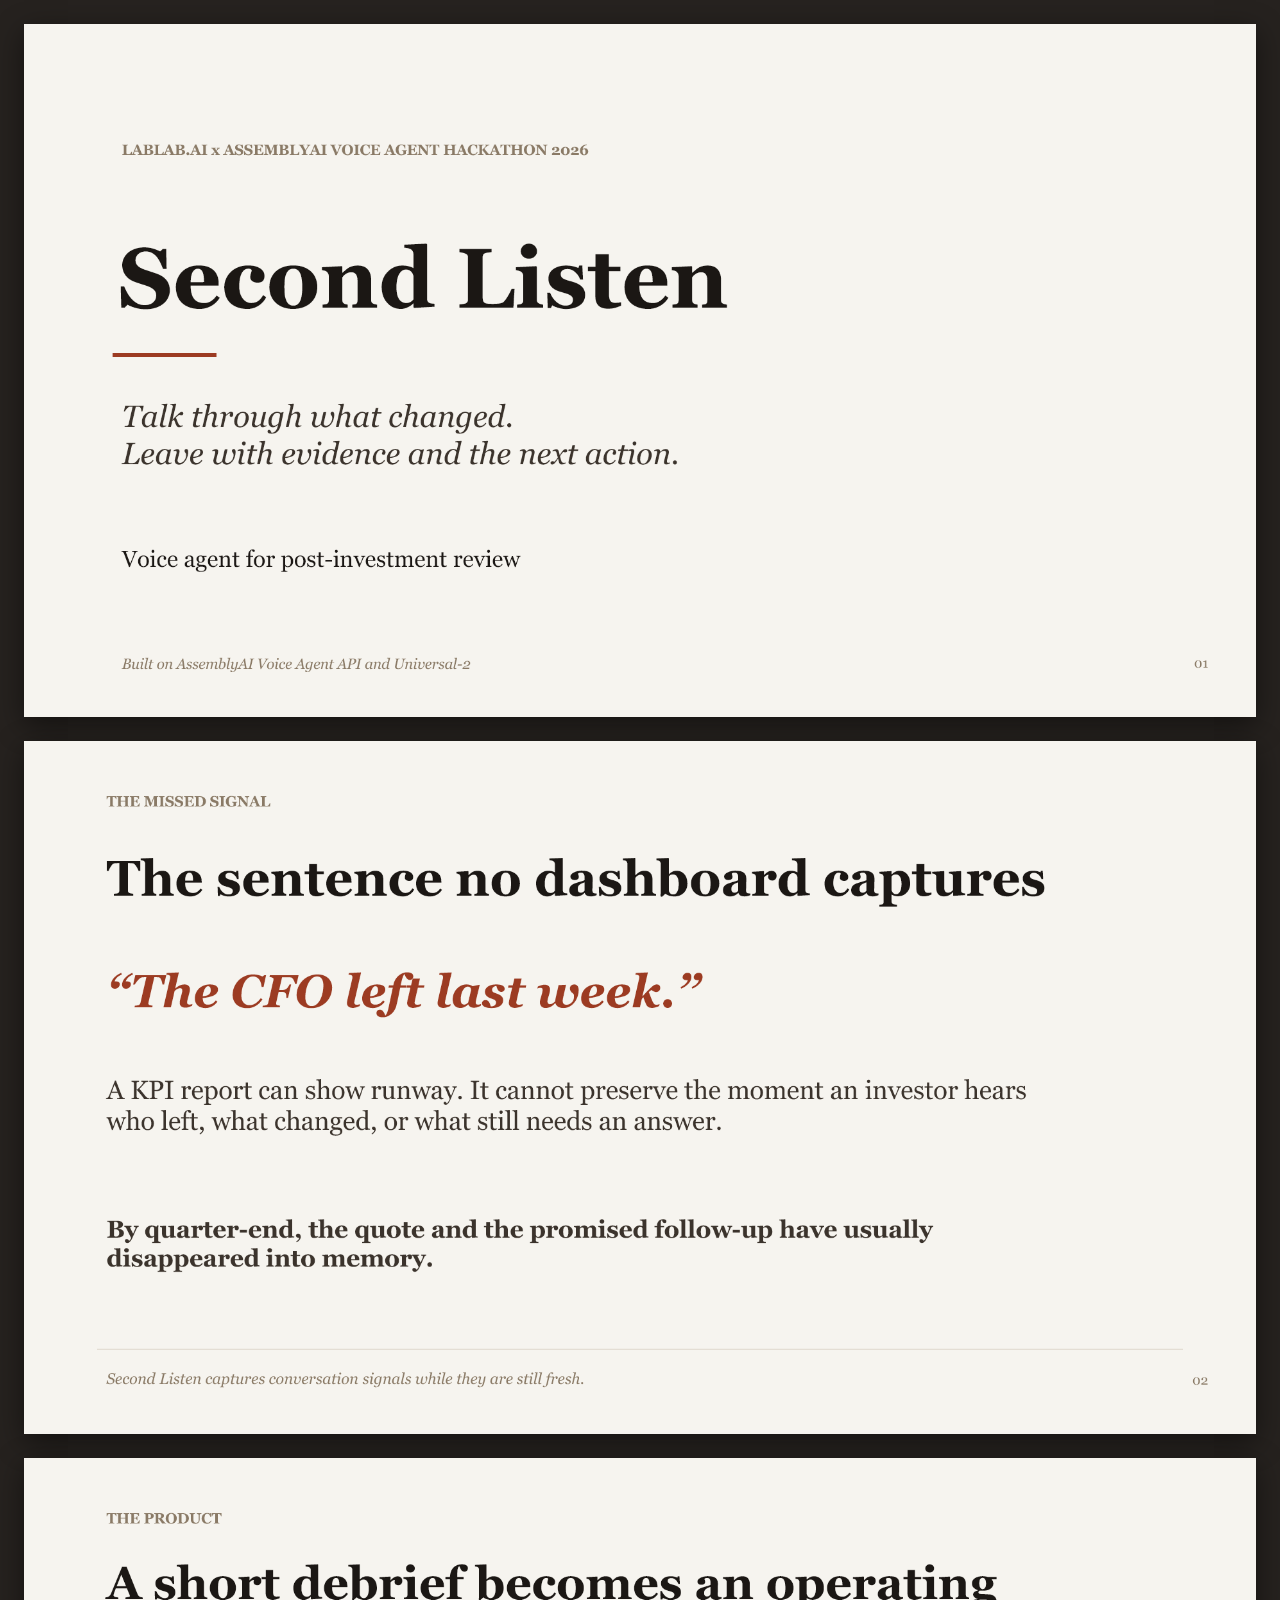
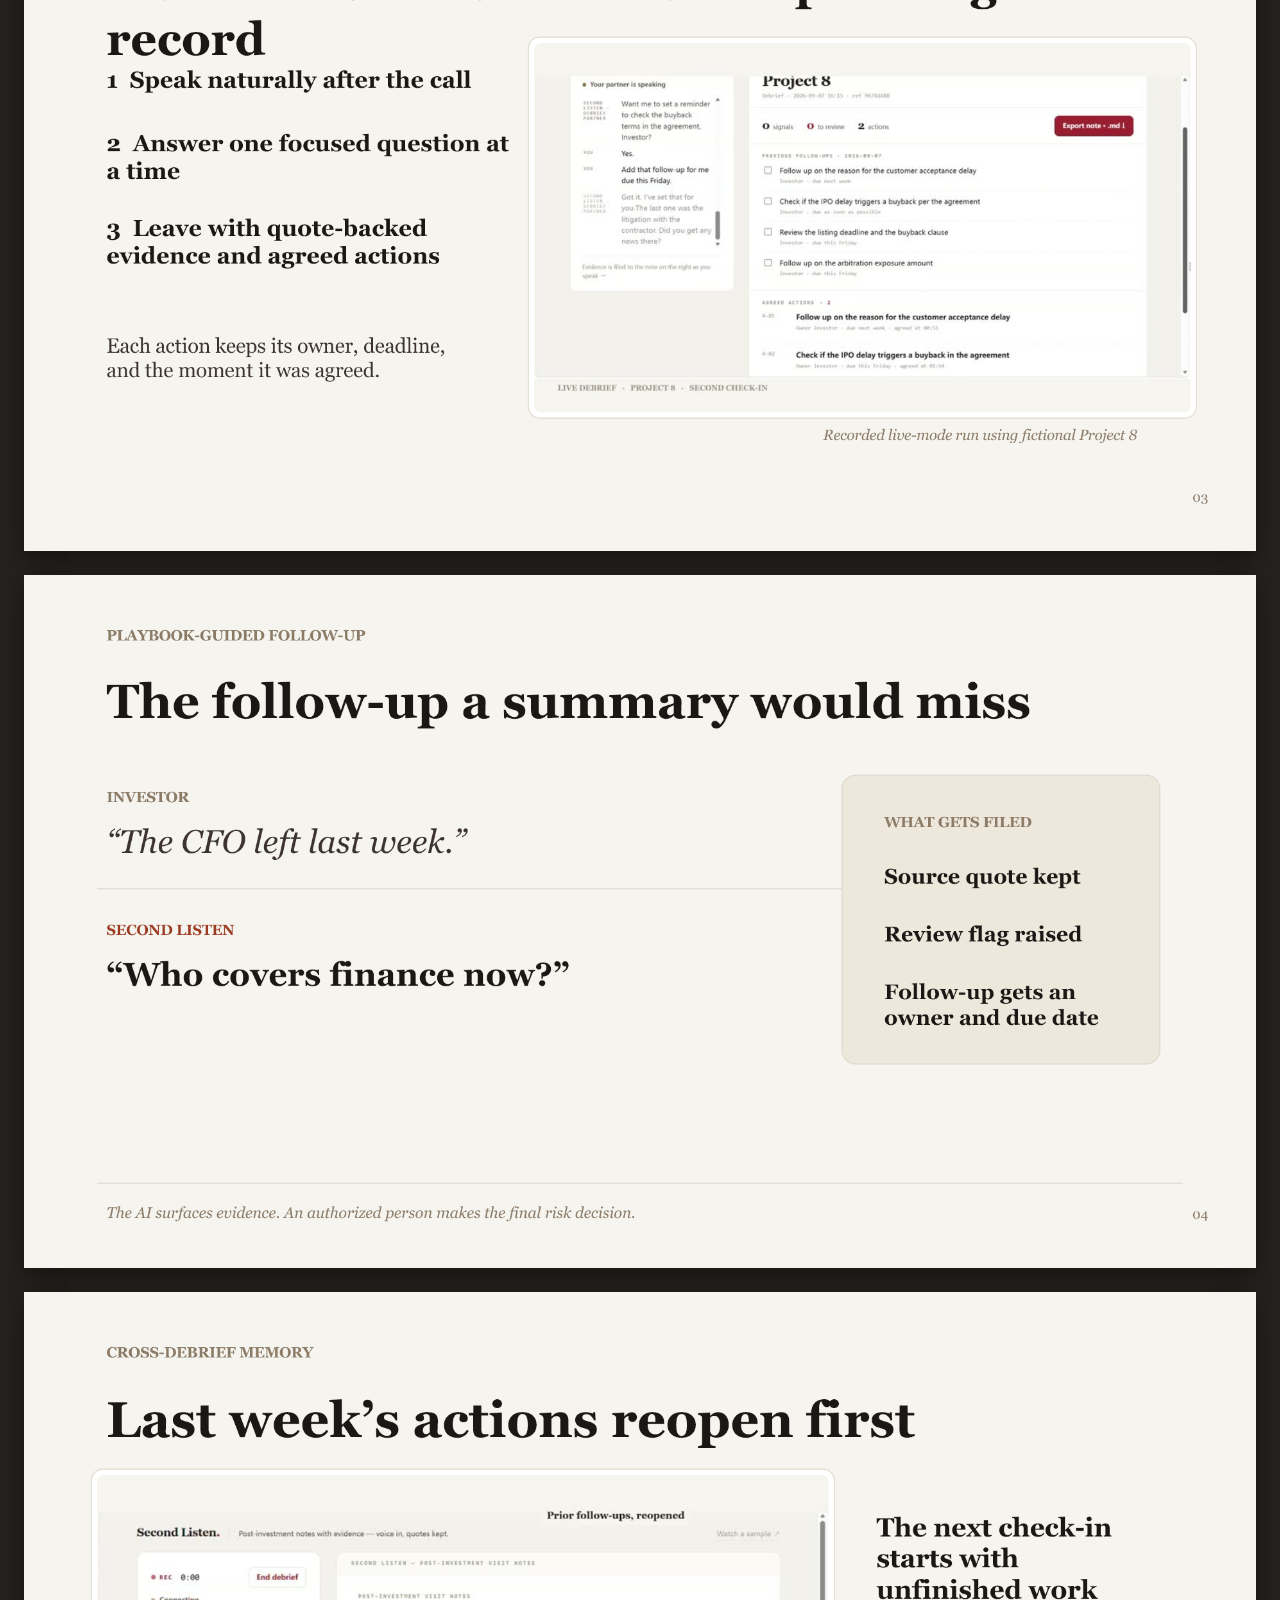
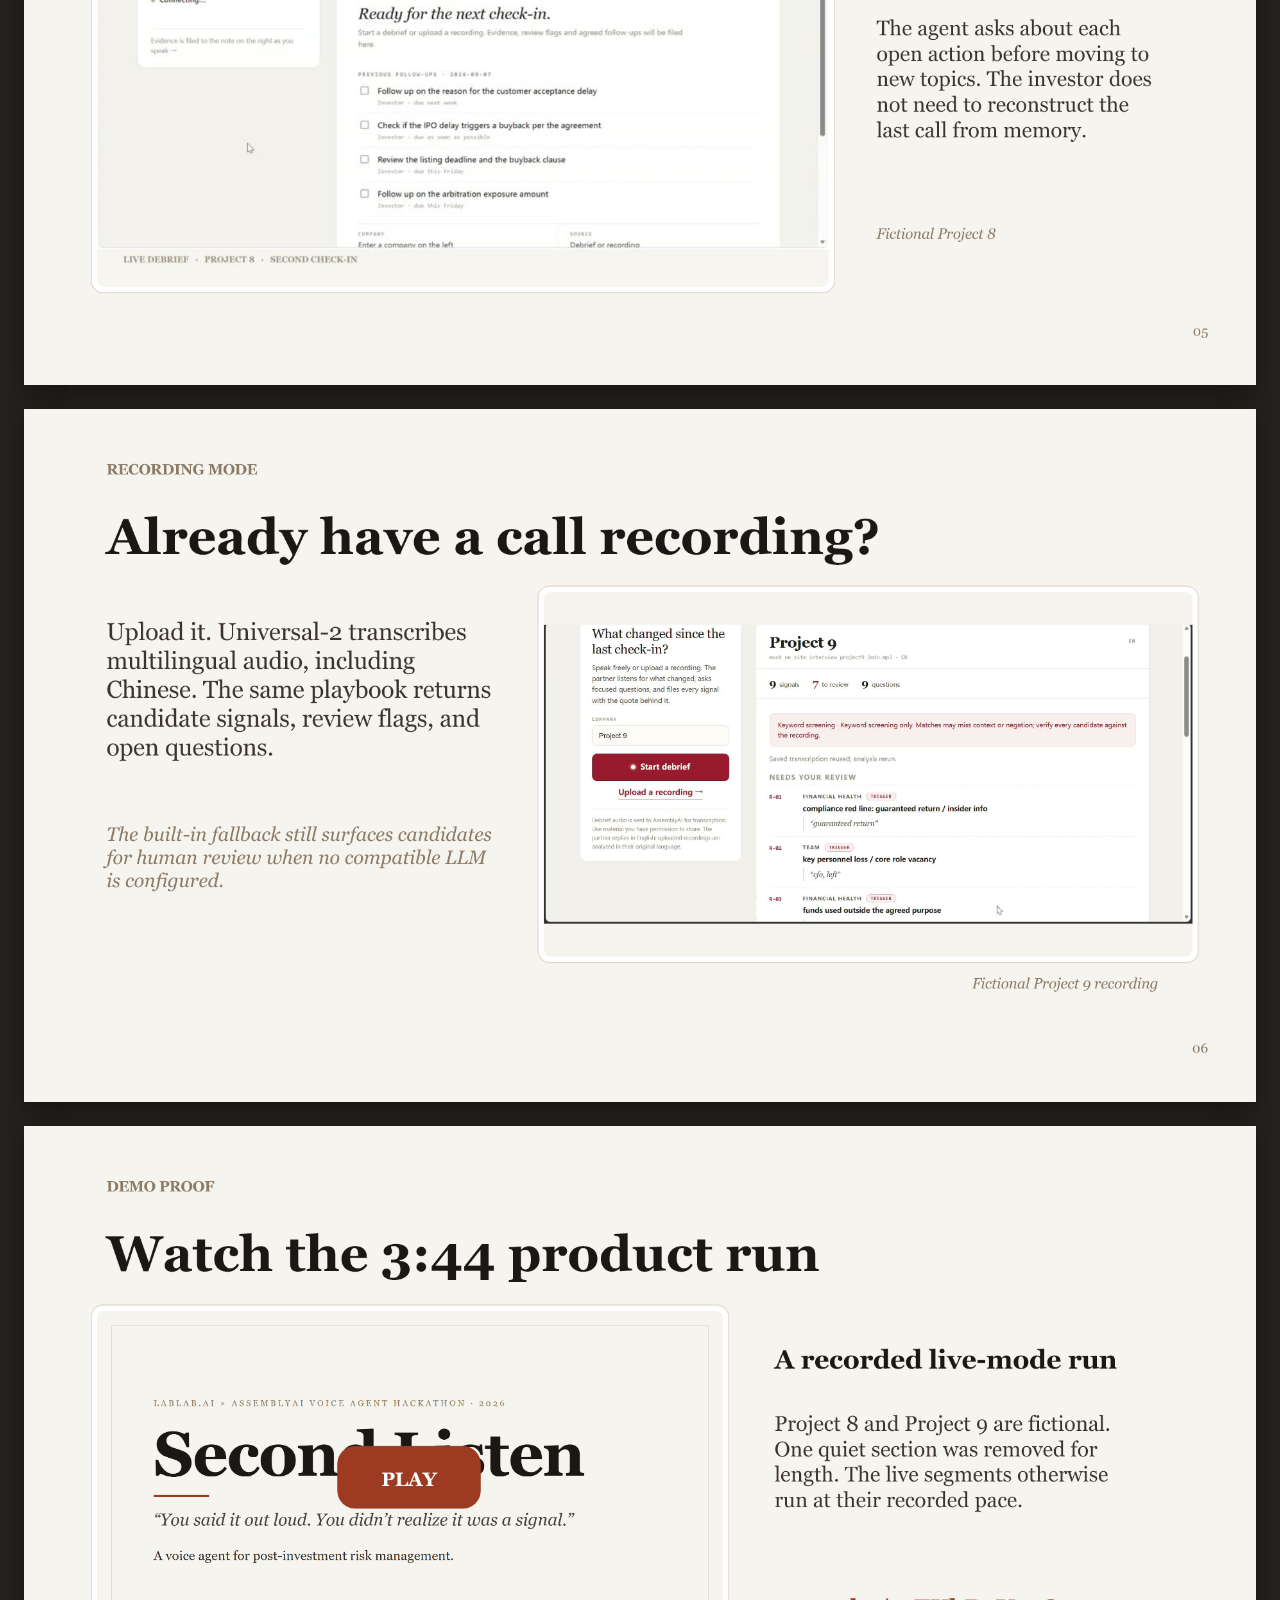
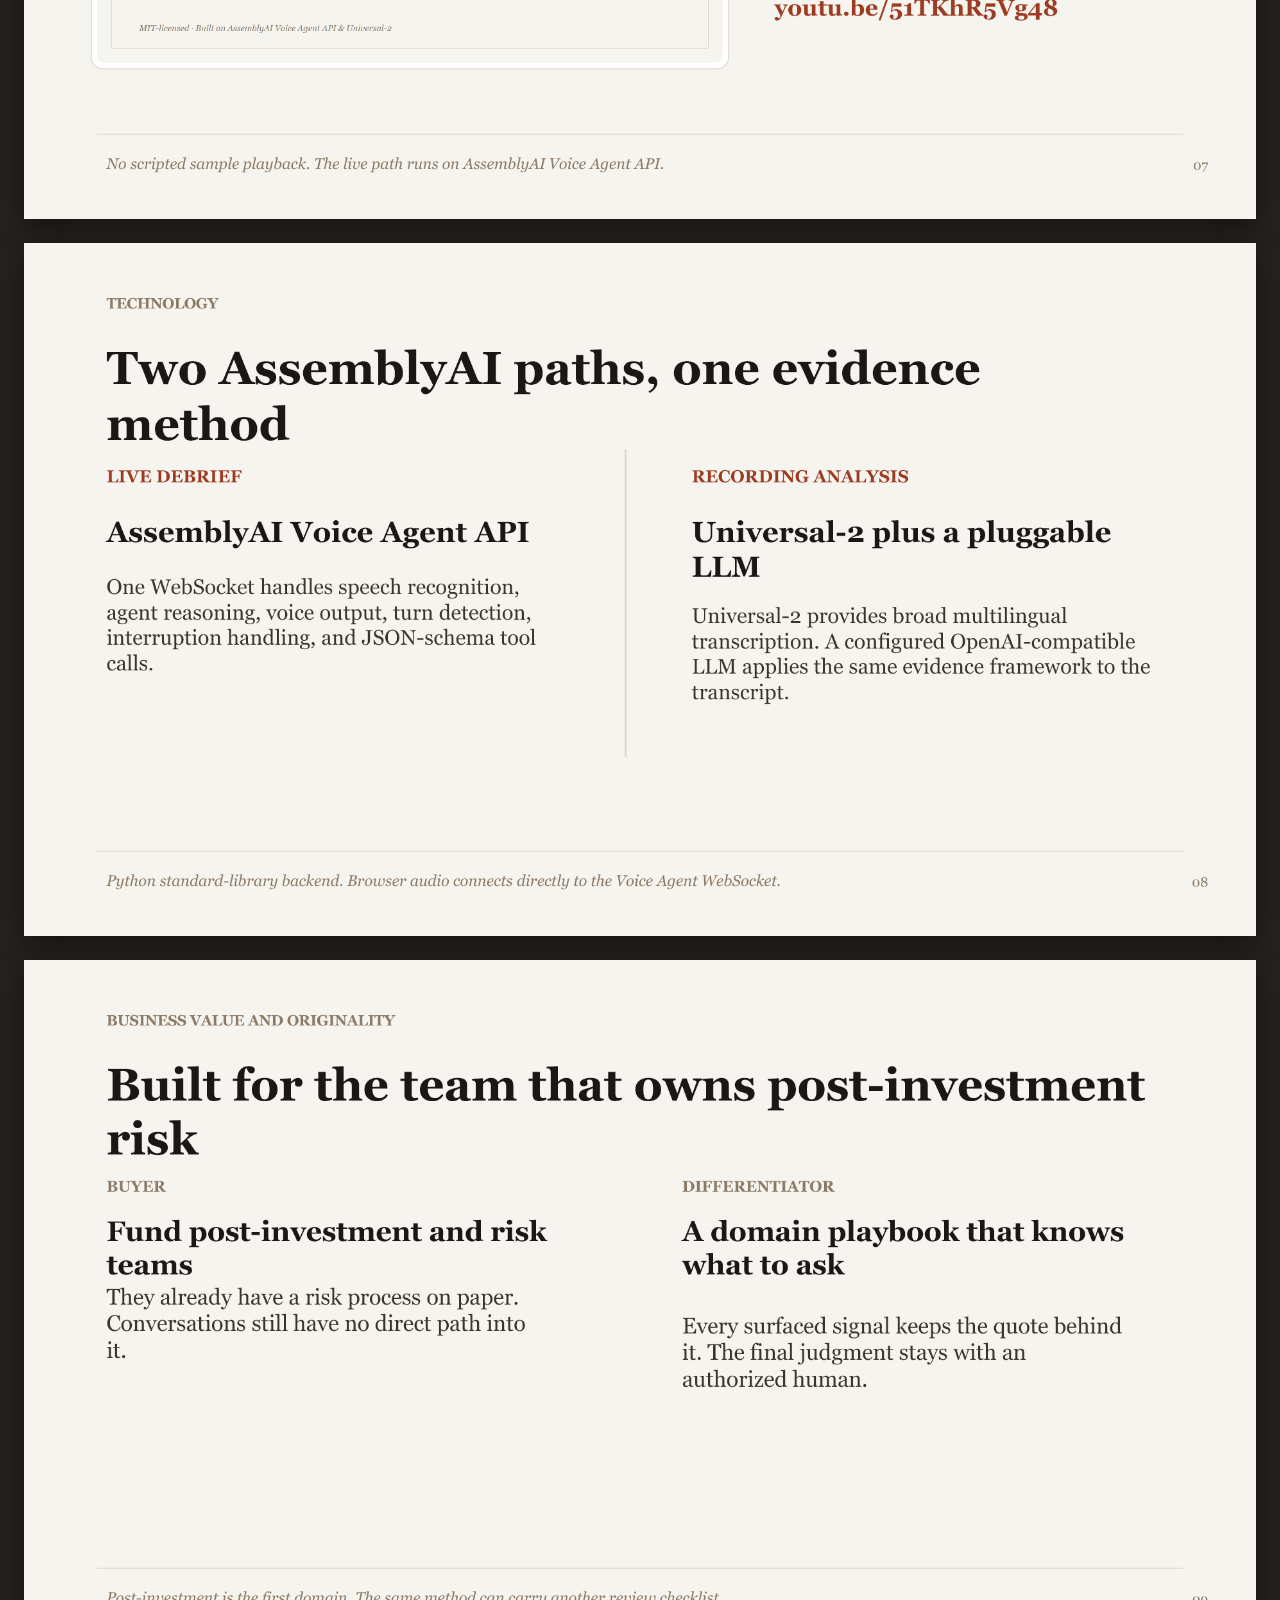
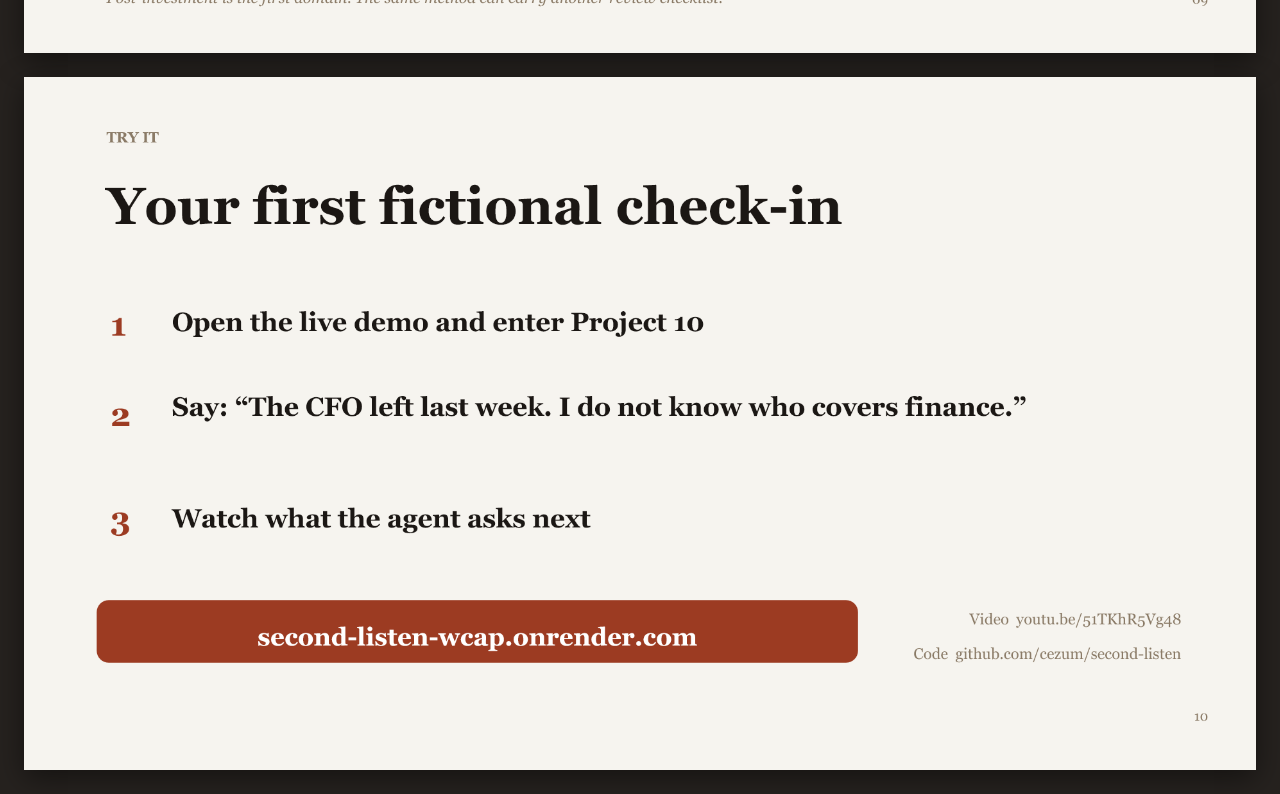
==== commit 11c4a0a8: "Update final submission slide deck" ====
--- a/slides/slides-source.html
+++ b/slides/slides-source.html
@@ -1,228 +1,36 @@
-<!DOCTYPE html>
+<!doctype html>
 <html lang="en">
 <head>
-<meta charset="utf-8">
-<title>Second Listen — slides</title>
-<style>
-  @page { size: 1280px 720px; margin: 0; }
-  * { box-sizing: border-box; }
-  html, body { margin: 0; padding: 0; background: #F6F4EF; }
-  body { font-family: Georgia, "Times New Roman", serif; color: #1B1714; }
-
-  .slide {
-    width: 1280px; height: 720px;
-    padding: 78px 104px 64px 104px;
-    background: #F6F4EF;
-    position: relative;
-    display: flex; flex-direction: column;
-    break-after: page; page-break-after: always;
-    overflow: hidden;
-  }
-  .slide:last-child { break-after: auto; page-break-after: auto; }
-
-  .label {
-    font-family: Georgia, serif;
-    font-size: 15px; letter-spacing: .22em; text-transform: uppercase;
-    color: #8A7A66; margin-bottom: 26px;
-  }
-  h1 { font-size: 104px; font-weight: bold; margin: 0 0 18px 0; letter-spacing: -0.02em; }
-  h2 { font-size: 50px; font-weight: bold; line-height: 1.18; margin: 0 0 34px 0; letter-spacing: -0.01em; }
-  .tagline { font-size: 30px; font-style: italic; color: #4A4038; margin: 0 0 8px 0; }
-  p { font-size: 25px; line-height: 1.62; margin: 0 0 20px 0; color: #332C25; }
-  p.lead { font-size: 28px; }
-  .rule { width: 96px; height: 3px; background: #9C3B22; margin: 0 0 30px 0; }
-
-  .cols { display: flex; gap: 46px; margin-top: 6px; }
-  .col { flex: 1; }
-  .col h3 {
-    font-size: 22px; margin: 0 0 10px 0; color: #9C3B22;
-    letter-spacing: .06em; text-transform: uppercase;
-  }
-  .col p { font-size: 21px; line-height: 1.55; margin: 0; }
-
-  ol.steps { list-style: none; padding: 0; margin: 4px 0 0 0; counter-reset: s; }
-  ol.steps li {
-    counter-increment: s; position: relative;
-    padding: 0 0 0 62px; margin-bottom: 30px;
-    font-size: 25px; line-height: 1.55; color: #332C25;
-  }
-  ol.steps li::before {
-    content: counter(s); position: absolute; left: 0; top: -2px;
-    width: 40px; height: 40px; border: 2px solid #9C3B22; border-radius: 50%;
-    color: #9C3B22; font-size: 20px; line-height: 37px; text-align: center;
-  }
-  ol.steps li b { color: #1B1714; }
-
-  ul.tight { margin: 0; padding-left: 26px; }
-  ul.tight li { font-size: 25px; line-height: 1.55; margin-bottom: 16px; color: #332C25; }
-
-  .quote {
-    border-left: 3px solid #9C3B22; padding: 4px 0 4px 26px;
-    font-style: italic; font-size: 26px; color: #4A4038; line-height: 1.5;
-  }
-
-  .foot {
-    position: absolute; left: 104px; right: 104px; bottom: 44px;
-    font-size: 17px; color: #8A7A66; font-style: italic;
-    border-top: 1px solid #DFD8CB; padding-top: 16px;
-  }
-  .pnum {
-    position: absolute; right: 46px; bottom: 44px;
-    font-size: 15px; color: #B3A793; font-style: normal;
-  }
-  .spacer { flex: 1; }
-
-  .title-slide { justify-content: center; }
-  .title-slide .label { margin-bottom: 40px; }
-</style>
+  <meta charset="utf-8">
+  <meta name="viewport" content="width=device-width, initial-scale=1">
+  <title>Second Listen - trial-first slide deck</title>
+  <style>
+    @page { size: 16in 9in; margin: 0; }
+    * { box-sizing: border-box; }
+    html, body { margin: 0; background: #26221f; }
+    main { display: grid; justify-content: center; gap: 24px; padding: 24px; }
+    .slide { position: relative; width: min(1280px, calc(100vw - 48px)); aspect-ratio: 16 / 9; break-after: page; page-break-after: always; }
+    .slide img { display: block; width: 100%; height: 100%; object-fit: contain; background: #f6f4ef; box-shadow: 0 8px 28px #0007; }
+    .hotspot { position: absolute; inset: 0; }
+    @media print {
+      html, body, main { background: transparent; padding: 0; gap: 0; }
+      .slide { width: 100vw; height: 100vh; }
+      .slide img { box-shadow: none; }
+    }
+  </style>
 </head>
 <body>
-
-<!-- 1 -->
-<section class="slide title-slide">
-  <div class="label">lablab.ai &times; AssemblyAI Voice Agent Hackathon &middot; 2026</div>
-  <h1>Second Listen</h1>
-  <p class="tagline">&ldquo;You said it out loud. You didn&rsquo;t realize it was a signal.&rdquo;</p>
-  <p>A voice agent for post-investment risk management.</p>
-  <div class="foot">Team: cezum &middot; Open project &middot; Built on AssemblyAI</div>
-  <div class="pnum">01</div>
-</section>
-
-<!-- 2 -->
-<section class="slide">
-  <div class="label">The gap</div>
-  <h2>Every fund tracks metrics.<br>Nobody captures what they hear.</h2>
-  <div class="cols">
-    <div class="col">
-      <h3>Dashboard signals</h3>
-      <p>Revenue decline, runway under six months, covenant breaches. Visible in KPI reports, already covered by portfolio monitoring tools.</p>
-    </div>
-    <div class="col">
-      <h3>Conversation signals</h3>
-      <p>A CFO leaving, grant money quietly moved to payroll, a lawsuit mentioned in passing. They exist only in conversation.</p>
-    </div>
-  </div>
-  <div class="spacer"></div>
-  <div class="foot">Second Listen covers the second channel &mdash; the gap between &ldquo;the conversation happened&rdquo; and &ldquo;the signal is in the ledger&rdquo;.</div>
-  <div class="pnum">02</div>
-</section>
-
-<!-- 3 -->
-<section class="slide">
-  <div class="label">Why voice, why now</div>
-  <h2>A signal is freshest at the moment<br>it is spoken.</h2>
-  <p class="lead">By the time a quarterly review form gets filled, memory has eaten half the evidence &mdash; the quote, the date, who said it, what was promised.</p>
-  <p>What survives is a summary nobody can audit. What is lost is exactly the thing that should have triggered escalation.</p>
-  <div class="spacer"></div>
-  <div class="foot">Talking right after the call is the lowest-friction moment to capture it.</div>
-  <div class="pnum">03</div>
-</section>
-
-<!-- 4 -->
-<section class="slide">
-  <div class="label">How it works</div>
-  <h2>A debrief that ends<br>in evidence, not notes.</h2>
-  <ol class="steps">
-    <li><b>Debrief</b> &mdash; after a founder call, board meeting or site visit, press and talk at a natural pace, casually retelling what happened.</li>
-    <li><b>Interrogate</b> &mdash; the agent follows the playbook&rsquo;s escalation checklist, one question at a time: who covers finance since the CFO left, was there written approval for moving the grant money.</li>
-    <li><b>Record</b> &mdash; an evidence table with short quotes and session-relative capture times, a risk-ledger update, escalation flags, and a follow-up note with an owner and a deadline.</li>
-  </ol>
-  <div class="pnum">04</div>
-</section>
-
-<!-- 5 -->
-<section class="slide">
-  <div class="label">The differentiator</div>
-  <h2>Generic models summarize.<br>This one knows what to ask.</h2>
-  <p>We took a real post-investment risk playbook &mdash; evidence dimensions, an escalation checklist, and human confirmation &mdash; and compiled it into skills the agent runs live.</p>
-  <ul class="tight">
-    <li>File every signal <b>with the quote it came from</b>.</li>
-    <li>Escalate anything that crosses a <b>red line</b> in the checklist.</li>
-    <li>Turn each answer into an <b>action with an owner and a due date</b>.</li>
-  </ul>
-  <div class="spacer"></div>
-  <div class="foot">The playbook is open and MIT-licensed. The agent is the slot &mdash; the method is the product.</div>
-  <div class="pnum">05</div>
-</section>
-
-<!-- 6 -->
-<section class="slide">
-  <div class="label">Live path &mdash; what the video shows</div>
-  <h2>Everything in the demo is a real run.</h2>
-  <p class="lead">The 3:44 submission video shows a real second check-in. One quiet section was removed for length; the live segments otherwise run at their recorded pace.</p>
-  <ul class="tight">
-    <li><b>Prior follow-ups reopened</b> by the agent at the opening, not by the investor.</li>
-    <li><b>Signal filed with its quote</b> and the session-relative time when the agent captured it.</li>
-    <li><b>Two agreed actions recorded</b> with owner, due date and agreed-at time.</li>
-  </ul>
-  <div class="spacer"></div>
-  <div class="foot">No scripted sample playback. Live path = AssemblyAI Voice Agent API.</div>
-  <div class="pnum">06</div>
-</section>
-
-<!-- 7 -->
-<section class="slide">
-  <div class="label">Cross-debrief memory</div>
-  <h2>Next week, it opens with<br>last week&rsquo;s promises.</h2>
-  <p>Each company keeps one JSON history file &mdash; no database, no vector store. Commitments carry an owner and a deadline; recorded signals stop the agent from asking twice.</p>
-  <div class="quote">&ldquo;Before we cover anything new &mdash; let&rsquo;s close one prior follow-up at a time.&rdquo;</div>
-  <div class="spacer"></div>
-  <div class="foot">After a live debrief, the history file is rebuilt from the session&rsquo;s own tool calls.</div>
-  <div class="pnum">07</div>
-</section>
-
-<!-- 8 -->
-<section class="slide">
-  <div class="label">Upload path</div>
-  <h2>The same evidence framework, on a recording</h2>
-  <p>Not every debrief happens live. Universal-2 transcribes an uploaded call or voice memo. A configured LLM performs the full review; the built-in fallback surfaces keyword-matched candidates for human review.</p>
-  <p><b>Chinese recordings work today.</b> The live path can listen to Chinese and other languages but replies in English. Upload analysis keeps the recording&rsquo;s language in its transcript and results.</p>
-  <div class="spacer"></div>
-  <div class="foot">Demo case: an uploaded debrief returns 9 signals, 7 to review, 9 open questions &mdash; including a compliance red line and funds used outside the agreed purpose.</div>
-  <div class="pnum">08</div>
-</section>
-
-<!-- 9 -->
-<section class="slide">
-  <div class="label">Technology</div>
-  <h2>One WebSocket for the live path.</h2>
-  <div class="cols">
-    <div class="col">
-      <h3>Live debrief</h3>
-      <p>AssemblyAI Voice Agent API &mdash; STT + LLM + TTS, turn detection, barge-in and JSON-schema tool calling over a single connection.</p>
-    </div>
-    <div class="col">
-      <h3>Upload analysis</h3>
-      <p>AssemblyAI Universal-2 transcription plus a pluggable OpenAI-compatible LLM. One evidence framework, two execution paths.</p>
-    </div>
-  </div>
-  <div class="spacer"></div>
-  <div class="foot">The entire backend is Python standard library only &mdash; requirements.txt installs nothing.</div>
-  <div class="pnum">09</div>
-</section>
-
-<!-- 10 -->
-<section class="slide">
-  <div class="label">Business value</div>
-  <h2>Who pays, and why.</h2>
-  <p>The buyer is the post-investment or risk function of a fund or an investment platform &mdash; the team that already owns a risk process on paper, but has no way to feed it from conversations.</p>
-  <p>Post-investment is the first slot, not the only one. The same slot accepts a legal case checklist, a credit due-diligence script or a safety inspection list.</p>
-  <div class="spacer"></div>
-  <div class="foot">AI surfaces evidence and a suggested assessment. Humans make the final risk decision &mdash; the playbook&rsquo;s own rule, kept intact.</div>
-  <div class="pnum">10</div>
-</section>
-
-<!-- 11 -->
-<section class="slide">
-  <div class="label">Originality</div>
-  <h2>The hard part was never<br>transcription.</h2>
-  <div class="rule"></div>
-  <p class="lead">Transcription is solved. Knowing what matters, what needs follow-up, and what you are exposed to if nobody wrote it down &mdash; that is not.</p>
-  <p>Second Listen is a domain playbook compiled into a voice agent: file the signal, cite the quote, chase the owner. Open method, running on AssemblyAI.</p>
-  <div class="spacer"></div>
-  <div class="foot">Everything from this call is now on the record: the signals, the quote behind each one, and the follow-ups &mdash; each with an owner and a due date.</div>
-  <div class="pnum">11</div>
-</section>
-
+<main aria-label="Second Listen slide deck">
+  <div class="slide"><img src="assets/deck-01.png" alt="Second Listen cover"></div>
+  <div class="slide"><img src="assets/deck-02.png" alt="The sentence no dashboard captures"></div>
+  <div class="slide"><img src="assets/deck-03.png" alt="A short debrief becomes an operating record"></div>
+  <div class="slide"><img src="assets/deck-04.png" alt="The follow-up a summary would miss"></div>
+  <div class="slide"><img src="assets/deck-05.png" alt="Last week's actions reopen first"></div>
+  <div class="slide"><img src="assets/deck-06.png" alt="Recording analysis path"></div>
+  <div class="slide"><img src="assets/deck-07.png" alt="Demo video"><a class="hotspot" href="https://youtu.be/51TKhR5Vg48" aria-label="Watch the demo video"></a></div>
+  <div class="slide"><img src="assets/deck-08.png" alt="AssemblyAI technology paths"></div>
+  <div class="slide"><img src="assets/deck-09.png" alt="Business value and originality"></div>
+  <div class="slide"><img src="assets/deck-10.png" alt="Try Second Listen"><a class="hotspot" href="https://second-listen-wcap.onrender.com/" aria-label="Open the live demo"></a></div>
+</main>
 </body>
 </html>
